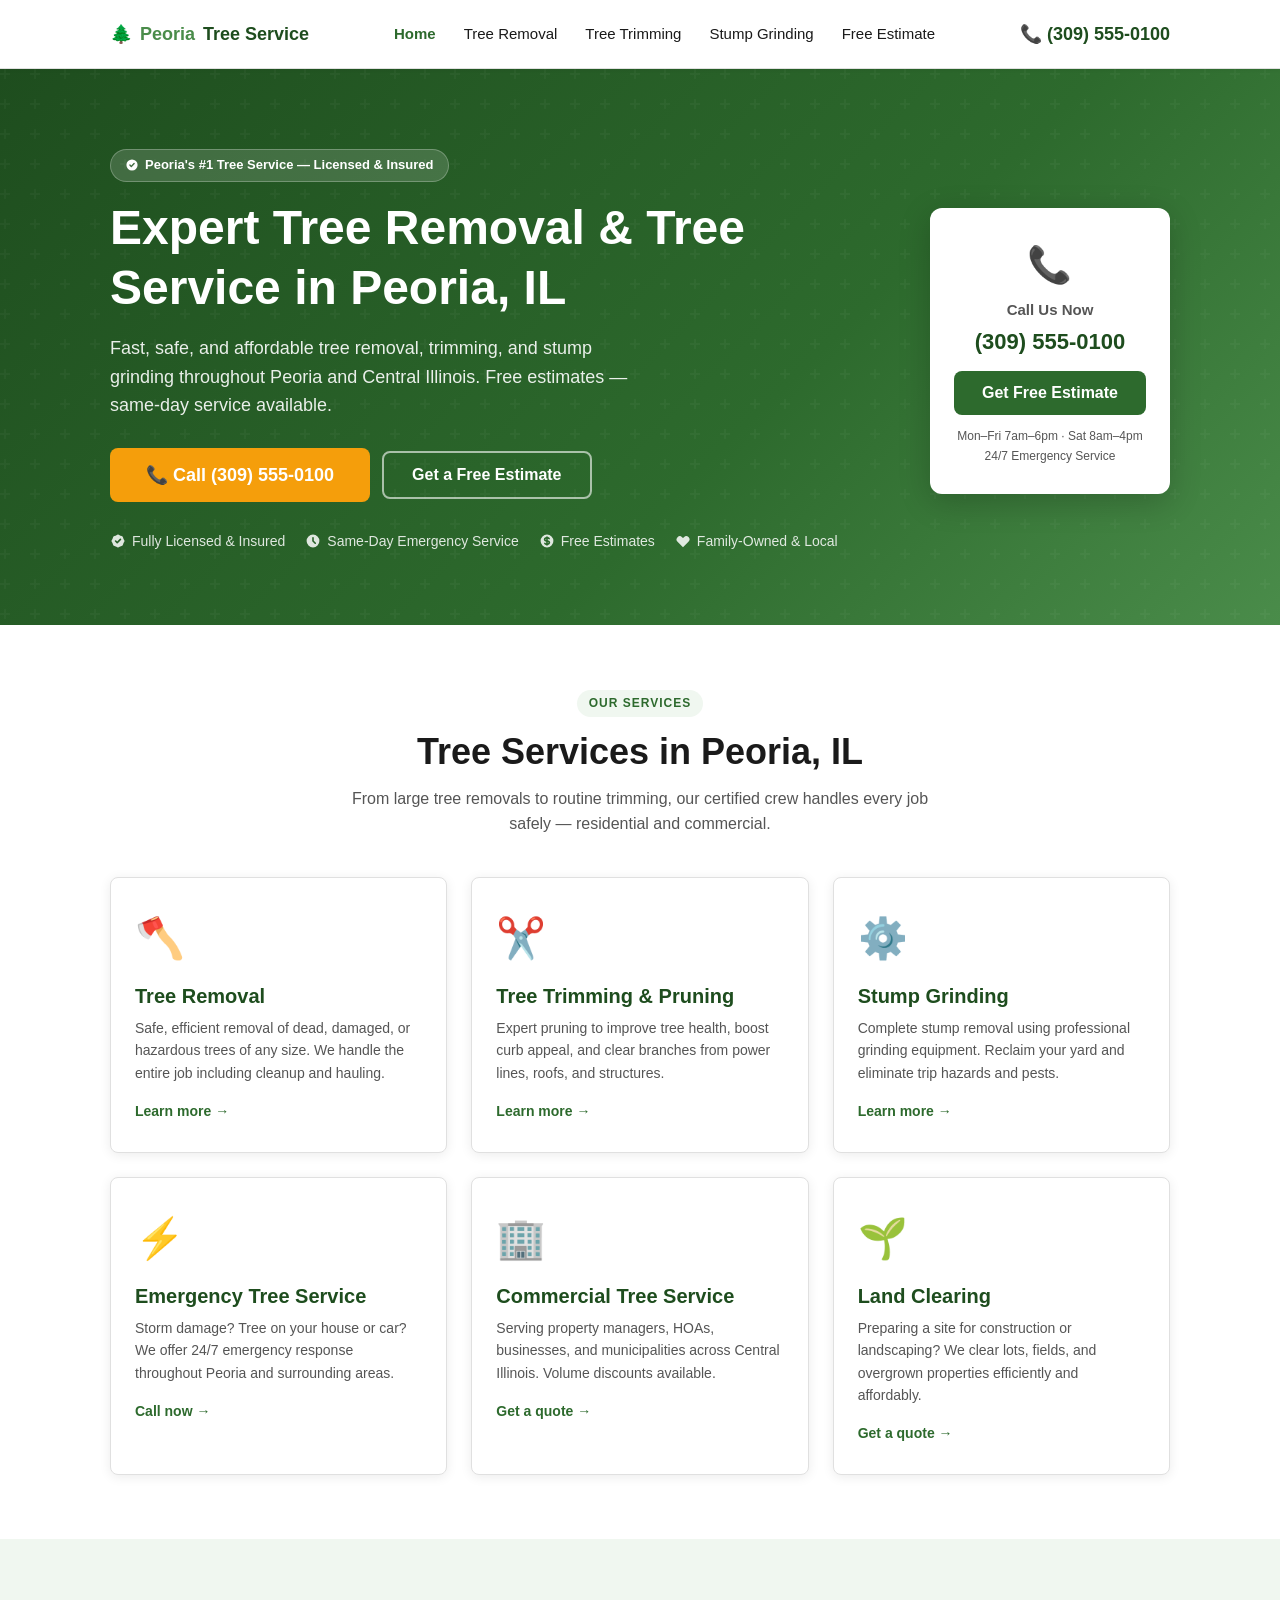
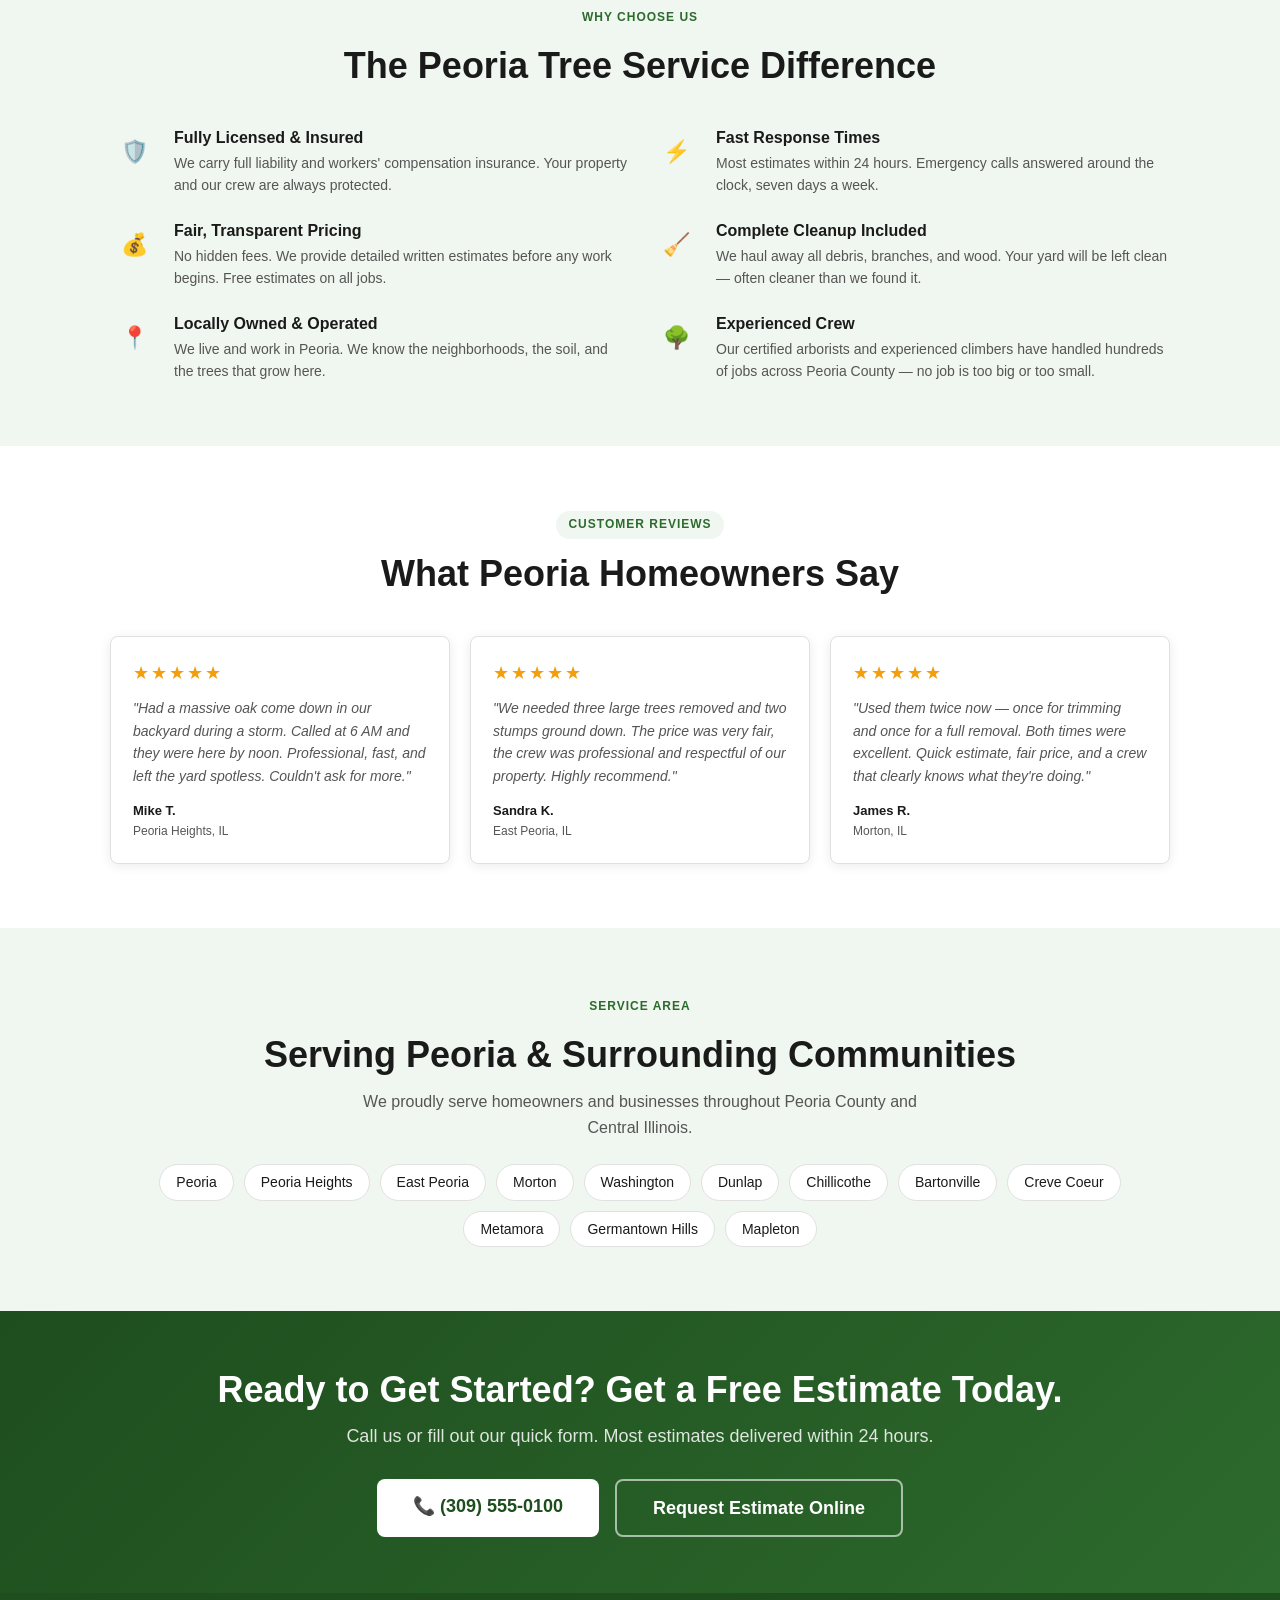
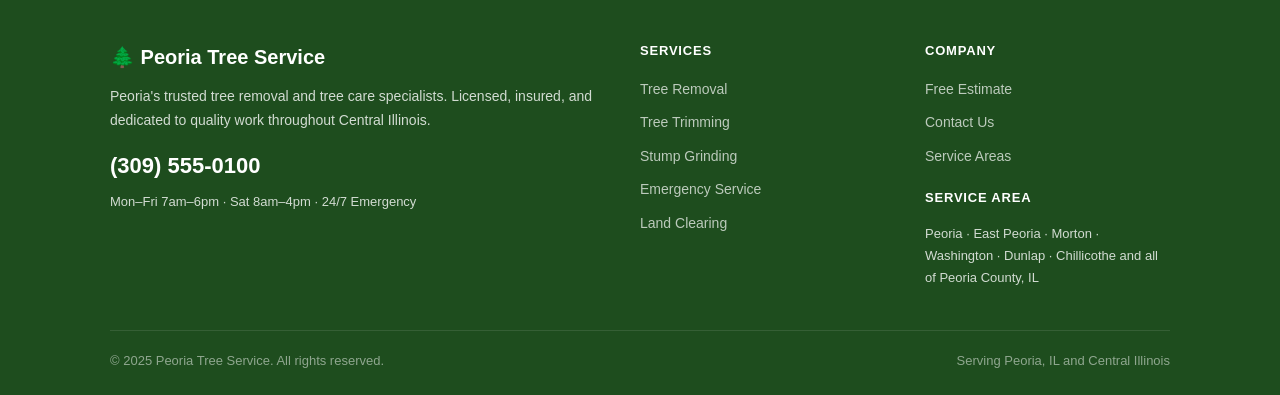
==== index.html @ 03047770 "initial site build" ====
<!DOCTYPE html>
<html lang="en">
<head>
  <meta charset="UTF-8">
  <meta name="viewport" content="width=device-width, initial-scale=1.0">
  <title>Peoria Tree Service | Tree Removal, Trimming & Stump Grinding | (309) 555-0100</title>
  <meta name="description" content="Peoria's trusted tree service company. Expert tree removal, tree trimming, and stump grinding throughout Peoria, IL and surrounding areas. Free estimates. Licensed & insured. Call (309) 555-0100.">
  <meta name="robots" content="index, follow">
  <link rel="canonical" href="https://www.peoriatreeservice.com/">

  <!-- Open Graph -->
  <meta property="og:title" content="Peoria Tree Service | Tree Removal & Trimming Experts">
  <meta property="og:description" content="Expert tree removal, trimming, and stump grinding in Peoria, IL. Free estimates. Licensed & insured. Call now.">
  <meta property="og:url" content="https://www.peoriatreeservice.com/">
  <meta property="og:type" content="website">

  <!-- Schema: Local Business -->
  <script type="application/ld+json">
  {
    "@context": "https://schema.org",
    "@type": "LocalBusiness",
    "name": "Peoria Tree Service",
    "description": "Professional tree removal, tree trimming, and stump grinding services in Peoria, IL and surrounding areas.",
    "url": "https://www.peoriatreeservice.com",
    "telephone": "+13095550100",
    "priceRange": "$$",
    "image": "https://www.peoriatreeservice.com/images/peoria-tree-service.jpg",
    "address": {
      "@type": "PostalAddress",
      "addressLocality": "Peoria",
      "addressRegion": "IL",
      "postalCode": "61602",
      "addressCountry": "US"
    },
    "geo": {
      "@type": "GeoCoordinates",
      "latitude": 40.6936,
      "longitude": -89.5890
    },
    "areaServed": [
      "Peoria", "Peoria Heights", "East Peoria", "Morton", "Washington",
      "Dunlap", "Chillicothe", "Bartonville", "Creve Coeur", "Metamora"
    ],
    "openingHoursSpecification": [
      {
        "@type": "OpeningHoursSpecification",
        "dayOfWeek": ["Monday","Tuesday","Wednesday","Thursday","Friday"],
        "opens": "07:00",
        "closes": "18:00"
      },
      {
        "@type": "OpeningHoursSpecification",
        "dayOfWeek": "Saturday",
        "opens": "08:00",
        "closes": "16:00"
      }
    ],
    "hasOfferCatalog": {
      "@type": "OfferCatalog",
      "name": "Tree Services",
      "itemListElement": [
        {"@type": "Offer", "itemOffered": {"@type": "Service", "name": "Tree Removal"}},
        {"@type": "Offer", "itemOffered": {"@type": "Service", "name": "Tree Trimming"}},
        {"@type": "Offer", "itemOffered": {"@type": "Service", "name": "Stump Grinding"}},
        {"@type": "Offer", "itemOffered": {"@type": "Service", "name": "Emergency Tree Removal"}}
      ]
    }
  }
  </script>

  <link rel="stylesheet" href="css/style.css">
</head>
<body>

<!-- ====== NAV ====== -->
<nav class="site-nav" aria-label="Main navigation">
  <div class="container">
    <div class="nav-inner">
      <a href="/" class="nav-logo">🌲 <span>Peoria</span> Tree Service</a>
      <ul class="nav-links" role="list">
        <li><a href="/" class="active">Home</a></li>
        <li><a href="tree-removal.html">Tree Removal</a></li>
        <li><a href="tree-trimming.html">Tree Trimming</a></li>
        <li><a href="stump-grinding.html">Stump Grinding</a></li>
        <li><a href="contact.html">Free Estimate</a></li>
      </ul>
      <a href="tel:+13095550100" class="nav-phone nav-cta">📞 (309) 555-0100</a>
      <button class="hamburger" id="hamburger" aria-label="Open menu" aria-expanded="false">
        <span></span><span></span><span></span>
      </button>
    </div>
  </div>
  <div class="mobile-menu" id="mobileMenu" role="navigation">
    <a href="/">Home</a>
    <a href="tree-removal.html">Tree Removal</a>
    <a href="tree-trimming.html">Tree Trimming</a>
    <a href="stump-grinding.html">Stump Grinding</a>
    <a href="contact.html">Free Estimate</a>
    <a href="tel:+13095550100" style="color: var(--green); font-weight: 700;">📞 (309) 555-0100</a>
  </div>
</nav>

<!-- ====== HERO ====== -->
<section class="hero" aria-label="Hero">
  <div class="container">
    <div class="hero-inner">
      <div class="hero-content">
        <div class="hero-badge">
          <svg width="14" height="14" fill="currentColor" viewBox="0 0 20 20"><path fill-rule="evenodd" d="M10 18a8 8 0 100-16 8 8 0 000 16zm3.707-9.293a1 1 0 00-1.414-1.414L9 10.586 7.707 9.293a1 1 0 00-1.414 1.414l2 2a1 1 0 001.414 0l4-4z" clip-rule="evenodd"/></svg>
          Peoria's #1 Tree Service — Licensed &amp; Insured
        </div>
        <h1>Expert Tree Removal &amp; Tree Service in Peoria, IL</h1>
        <p class="hero-sub">Fast, safe, and affordable tree removal, trimming, and stump grinding throughout Peoria and Central Illinois. Free estimates — same-day service available.</p>
        <div class="hero-actions">
          <a href="tel:+13095550100" class="btn btn-accent btn-lg">📞 Call (309) 555-0100</a>
          <a href="contact.html" class="btn btn-outline" style="color:white; border-color:rgba(255,255,255,0.6);">Get a Free Estimate</a>
        </div>
        <div class="hero-trust">
          <div class="trust-item">
            <svg width="16" height="16" fill="currentColor" viewBox="0 0 20 20"><path fill-rule="evenodd" d="M6.267 3.455a3.066 3.066 0 001.745-.723 3.066 3.066 0 013.976 0 3.066 3.066 0 001.745.723 3.066 3.066 0 012.812 2.812c.051.643.304 1.254.723 1.745a3.066 3.066 0 010 3.976 3.066 3.066 0 00-.723 1.745 3.066 3.066 0 01-2.812 2.812 3.066 3.066 0 00-1.745.723 3.066 3.066 0 01-3.976 0 3.066 3.066 0 00-1.745-.723 3.066 3.066 0 01-2.812-2.812 3.066 3.066 0 00-.723-1.745 3.066 3.066 0 010-3.976 3.066 3.066 0 00.723-1.745 3.066 3.066 0 012.812-2.812zm7.44 5.252a1 1 0 00-1.414-1.414L9 10.586 7.707 9.293a1 1 0 00-1.414 1.414l2 2a1 1 0 001.414 0l4-4z" clip-rule="evenodd"/></svg>
            Fully Licensed &amp; Insured
          </div>
          <div class="trust-item">
            <svg width="16" height="16" fill="currentColor" viewBox="0 0 20 20"><path fill-rule="evenodd" d="M10 18a8 8 0 100-16 8 8 0 000 16zm1-12a1 1 0 10-2 0v4a1 1 0 00.293.707l2.828 2.829a1 1 0 101.415-1.415L11 9.586V6z" clip-rule="evenodd"/></svg>
            Same-Day Emergency Service
          </div>
          <div class="trust-item">
            <svg width="16" height="16" fill="currentColor" viewBox="0 0 20 20"><path d="M8.433 7.418c.155-.103.346-.196.567-.267v1.698a2.305 2.305 0 01-.567-.267C8.07 8.34 8 8.114 8 8c0-.114.07-.34.433-.582zM11 12.849v-1.698c.22.071.412.164.567.267.364.243.433.468.433.582 0 .114-.07.34-.433.582a2.305 2.305 0 01-.567.267z"/><path fill-rule="evenodd" d="M10 18a8 8 0 100-16 8 8 0 000 16zm1-13a1 1 0 10-2 0v.092a4.535 4.535 0 00-1.676.662C6.602 6.234 6 7.009 6 8c0 .99.602 1.765 1.324 2.246.48.32 1.054.545 1.676.662v1.941c-.391-.127-.68-.317-.843-.504a1 1 0 10-1.51 1.31c.562.649 1.413 1.076 2.353 1.253V15a1 1 0 102 0v-.092a4.535 4.535 0 001.676-.662C13.398 13.766 14 12.991 14 12c0-.99-.602-1.765-1.324-2.246A4.535 4.535 0 0011 9.092V7.151c.391.127.68.317.843.504a1 1 0 101.511-1.31c-.563-.649-1.413-1.076-2.354-1.253V5z" clip-rule="evenodd"/></svg>
            Free Estimates
          </div>
          <div class="trust-item">
            <svg width="16" height="16" fill="currentColor" viewBox="0 0 20 20"><path fill-rule="evenodd" d="M3.172 5.172a4 4 0 015.656 0L10 6.343l1.172-1.171a4 4 0 115.656 5.656L10 17.657l-6.828-6.829a4 4 0 010-5.656z" clip-rule="evenodd"/></svg>
            Family-Owned &amp; Local
          </div>
        </div>
      </div>
      <div class="hero-card" aria-label="Call us now">
        <div class="card-icon">📞</div>
        <h3>Call Us Now</h3>
        <a href="tel:+13095550100" class="big-phone">(309) 555-0100</a>
        <a href="contact.html" class="btn btn-primary" style="width:100%; text-align:center; margin-bottom:12px;">Get Free Estimate</a>
        <p class="card-note">Mon–Fri 7am–6pm · Sat 8am–4pm<br>24/7 Emergency Service</p>
      </div>
    </div>
  </div>
</section>

<!-- ====== SERVICES ====== -->
<section class="section" aria-labelledby="services-heading">
  <div class="container">
    <div class="text-center">
      <div class="section-label">Our Services</div>
      <h2 id="services-heading">Tree Services in Peoria, IL</h2>
      <p style="color:var(--text-muted); max-width:580px; margin:0 auto;">From large tree removals to routine trimming, our certified crew handles every job safely — residential and commercial.</p>
    </div>
    <div class="services-grid">
      <a href="tree-removal.html" class="service-card">
        <div class="service-icon">🪓</div>
        <h3>Tree Removal</h3>
        <p>Safe, efficient removal of dead, damaged, or hazardous trees of any size. We handle the entire job including cleanup and hauling.</p>
        <span class="service-link">Learn more →</span>
      </a>
      <a href="tree-trimming.html" class="service-card">
        <div class="service-icon">✂️</div>
        <h3>Tree Trimming &amp; Pruning</h3>
        <p>Expert pruning to improve tree health, boost curb appeal, and clear branches from power lines, roofs, and structures.</p>
        <span class="service-link">Learn more →</span>
      </a>
      <a href="stump-grinding.html" class="service-card">
        <div class="service-icon">⚙️</div>
        <h3>Stump Grinding</h3>
        <p>Complete stump removal using professional grinding equipment. Reclaim your yard and eliminate trip hazards and pests.</p>
        <span class="service-link">Learn more →</span>
      </a>
      <a href="contact.html" class="service-card">
        <div class="service-icon">⚡</div>
        <h3>Emergency Tree Service</h3>
        <p>Storm damage? Tree on your house or car? We offer 24/7 emergency response throughout Peoria and surrounding areas.</p>
        <span class="service-link">Call now →</span>
      </a>
      <a href="contact.html" class="service-card">
        <div class="service-icon">🏢</div>
        <h3>Commercial Tree Service</h3>
        <p>Serving property managers, HOAs, businesses, and municipalities across Central Illinois. Volume discounts available.</p>
        <span class="service-link">Get a quote →</span>
      </a>
      <a href="contact.html" class="service-card">
        <div class="service-icon">🌱</div>
        <h3>Land Clearing</h3>
        <p>Preparing a site for construction or landscaping? We clear lots, fields, and overgrown properties efficiently and affordably.</p>
        <span class="service-link">Get a quote →</span>
      </a>
    </div>
  </div>
</section>

<!-- ====== WHY US ====== -->
<section class="section section-alt" aria-labelledby="why-heading">
  <div class="container">
    <div class="text-center">
      <div class="section-label">Why Choose Us</div>
      <h2 id="why-heading">The Peoria Tree Service Difference</h2>
    </div>
    <div class="why-grid">
      <div class="why-item">
        <div class="why-icon">🛡️</div>
        <div>
          <h3>Fully Licensed &amp; Insured</h3>
          <p>We carry full liability and workers' compensation insurance. Your property and our crew are always protected.</p>
        </div>
      </div>
      <div class="why-item">
        <div class="why-icon">⚡</div>
        <div>
          <h3>Fast Response Times</h3>
          <p>Most estimates within 24 hours. Emergency calls answered around the clock, seven days a week.</p>
        </div>
      </div>
      <div class="why-item">
        <div class="why-icon">💰</div>
        <div>
          <h3>Fair, Transparent Pricing</h3>
          <p>No hidden fees. We provide detailed written estimates before any work begins. Free estimates on all jobs.</p>
        </div>
      </div>
      <div class="why-item">
        <div class="why-icon">🧹</div>
        <div>
          <h3>Complete Cleanup Included</h3>
          <p>We haul away all debris, branches, and wood. Your yard will be left clean — often cleaner than we found it.</p>
        </div>
      </div>
      <div class="why-item">
        <div class="why-icon">📍</div>
        <div>
          <h3>Locally Owned &amp; Operated</h3>
          <p>We live and work in Peoria. We know the neighborhoods, the soil, and the trees that grow here.</p>
        </div>
      </div>
      <div class="why-item">
        <div class="why-icon">🌳</div>
        <div>
          <h3>Experienced Crew</h3>
          <p>Our certified arborists and experienced climbers have handled hundreds of jobs across Peoria County — no job is too big or too small.</p>
        </div>
      </div>
    </div>
  </div>
</section>

<!-- ====== REVIEWS ====== -->
<section class="section" aria-labelledby="reviews-heading">
  <div class="container">
    <div class="text-center">
      <div class="section-label">Customer Reviews</div>
      <h2 id="reviews-heading">What Peoria Homeowners Say</h2>
    </div>
    <div class="reviews-grid">
      <div class="review-card">
        <div class="stars">★★★★★</div>
        <p class="review-text">"Had a massive oak come down in our backyard during a storm. Called at 6 AM and they were here by noon. Professional, fast, and left the yard spotless. Couldn't ask for more."</p>
        <div class="reviewer">Mike T.</div>
        <div class="reviewer-loc">Peoria Heights, IL</div>
      </div>
      <div class="review-card">
        <div class="stars">★★★★★</div>
        <p class="review-text">"We needed three large trees removed and two stumps ground down. The price was very fair, the crew was professional and respectful of our property. Highly recommend."</p>
        <div class="reviewer">Sandra K.</div>
        <div class="reviewer-loc">East Peoria, IL</div>
      </div>
      <div class="review-card">
        <div class="stars">★★★★★</div>
        <p class="review-text">"Used them twice now — once for trimming and once for a full removal. Both times were excellent. Quick estimate, fair price, and a crew that clearly knows what they're doing."</p>
        <div class="reviewer">James R.</div>
        <div class="reviewer-loc">Morton, IL</div>
      </div>
    </div>
  </div>
</section>

<!-- ====== SERVICE AREAS ====== -->
<section class="section section-alt" aria-labelledby="areas-heading">
  <div class="container text-center">
    <div class="section-label">Service Area</div>
    <h2 id="areas-heading">Serving Peoria &amp; Surrounding Communities</h2>
    <p style="color:var(--text-muted); max-width:560px; margin:0 auto 0;">We proudly serve homeowners and businesses throughout Peoria County and Central Illinois.</p>
    <div class="areas-list" role="list">
      <span class="area-tag" role="listitem">Peoria</span>
      <span class="area-tag" role="listitem">Peoria Heights</span>
      <span class="area-tag" role="listitem">East Peoria</span>
      <span class="area-tag" role="listitem">Morton</span>
      <span class="area-tag" role="listitem">Washington</span>
      <span class="area-tag" role="listitem">Dunlap</span>
      <span class="area-tag" role="listitem">Chillicothe</span>
      <span class="area-tag" role="listitem">Bartonville</span>
      <span class="area-tag" role="listitem">Creve Coeur</span>
      <span class="area-tag" role="listitem">Metamora</span>
      <span class="area-tag" role="listitem">Germantown Hills</span>
      <span class="area-tag" role="listitem">Mapleton</span>
    </div>
  </div>
</section>

<!-- ====== CTA ====== -->
<section class="cta-band" aria-labelledby="cta-heading">
  <div class="container">
    <h2 id="cta-heading">Ready to Get Started? Get a Free Estimate Today.</h2>
    <p>Call us or fill out our quick form. Most estimates delivered within 24 hours.</p>
    <div class="cta-actions">
      <a href="tel:+13095550100" class="btn btn-white btn-lg">📞 (309) 555-0100</a>
      <a href="contact.html" class="btn btn-outline btn-lg" style="color:white; border-color:rgba(255,255,255,0.6);">Request Estimate Online</a>
    </div>
  </div>
</section>

<!-- ====== FOOTER ====== -->
<footer class="site-footer" role="contentinfo">
  <div class="container">
    <div class="footer-grid">
      <div>
        <div class="footer-brand">🌲 Peoria Tree Service</div>
        <p class="footer-desc">Peoria's trusted tree removal and tree care specialists. Licensed, insured, and dedicated to quality work throughout Central Illinois.</p>
        <a href="tel:+13095550100" class="footer-phone">(309) 555-0100</a>
        <span style="font-size:13px;">Mon–Fri 7am–6pm · Sat 8am–4pm · 24/7 Emergency</span>
      </div>
      <div>
        <div class="footer-h">Services</div>
        <ul class="footer-links">
          <li><a href="tree-removal.html">Tree Removal</a></li>
          <li><a href="tree-trimming.html">Tree Trimming</a></li>
          <li><a href="stump-grinding.html">Stump Grinding</a></li>
          <li><a href="contact.html">Emergency Service</a></li>
          <li><a href="contact.html">Land Clearing</a></li>
        </ul>
      </div>
      <div>
        <div class="footer-h">Company</div>
        <ul class="footer-links">
          <li><a href="contact.html">Free Estimate</a></li>
          <li><a href="contact.html">Contact Us</a></li>
          <li><a href="/">Service Areas</a></li>
        </ul>
        <div class="footer-h" style="margin-top:20px;">Service Area</div>
        <p style="font-size:13px; line-height:1.7;">Peoria · East Peoria · Morton · Washington · Dunlap · Chillicothe and all of Peoria County, IL</p>
      </div>
    </div>
    <div class="footer-bottom">
      <span>© 2025 Peoria Tree Service. All rights reserved.</span>
      <span>Serving Peoria, IL and Central Illinois</span>
    </div>
  </div>
</footer>

<script>
  const btn = document.getElementById('hamburger');
  const menu = document.getElementById('mobileMenu');
  btn.addEventListener('click', () => {
    const open = menu.classList.toggle('open');
    btn.setAttribute('aria-expanded', open);
  });
</script>

</body>
</html>
---- css/style.css ----
/* ============================================
   Peoria Tree Service — Main Stylesheet
   ============================================ */

:root {
  --green: #2d6a2d;
  --green-dark: #1e4d1e;
  --green-light: #4a8c4a;
  --green-bg: #f0f7f0;
  --accent: #f59e0b;
  --text: #1a1a1a;
  --text-muted: #555;
  --border: #e0e0e0;
  --white: #ffffff;
  --shadow: 0 2px 12px rgba(0,0,0,0.08);
  --radius: 8px;
}

* { box-sizing: border-box; margin: 0; padding: 0; }

html { scroll-behavior: smooth; }

body {
  font-family: -apple-system, BlinkMacSystemFont, 'Segoe UI', Roboto, sans-serif;
  color: var(--text);
  line-height: 1.6;
  font-size: 16px;
}

img { max-width: 100%; height: auto; display: block; }

a { color: var(--green); text-decoration: none; }
a:hover { text-decoration: underline; }

/* ---- UTILITY ---- */
.container { max-width: 1100px; margin: 0 auto; padding: 0 20px; }
.section { padding: 64px 0; }
.section-alt { background: var(--green-bg); }
.text-center { text-align: center; }

.btn {
  display: inline-block;
  padding: 14px 28px;
  border-radius: var(--radius);
  font-weight: 700;
  font-size: 16px;
  cursor: pointer;
  transition: transform 0.15s, box-shadow 0.15s;
  text-decoration: none;
  line-height: 1;
}
.btn:hover { transform: translateY(-2px); box-shadow: 0 4px 16px rgba(0,0,0,0.15); text-decoration: none; }
.btn-primary { background: var(--green); color: white; }
.btn-accent { background: var(--accent); color: white; }
.btn-outline { background: transparent; color: var(--green); border: 2px solid var(--green); }
.btn-lg { padding: 18px 36px; font-size: 18px; }

h1, h2, h3, h4 { line-height: 1.25; font-weight: 700; }
h1 { font-size: clamp(28px, 5vw, 48px); }
h2 { font-size: clamp(24px, 4vw, 36px); margin-bottom: 12px; }
h3 { font-size: 20px; margin-bottom: 8px; }

.section-label {
  display: inline-block;
  background: var(--green-bg);
  color: var(--green);
  font-size: 12px;
  font-weight: 700;
  letter-spacing: 1px;
  text-transform: uppercase;
  padding: 4px 12px;
  border-radius: 20px;
  margin-bottom: 12px;
}

/* ---- NAV ---- */
.site-nav {
  background: var(--white);
  border-bottom: 1px solid var(--border);
  position: sticky;
  top: 0;
  z-index: 100;
  box-shadow: 0 1px 4px rgba(0,0,0,0.06);
}
.nav-inner {
  display: flex;
  align-items: center;
  justify-content: space-between;
  height: 68px;
  gap: 20px;
}
.nav-logo {
  font-size: 18px;
  font-weight: 800;
  color: var(--green-dark);
  text-decoration: none;
  display: flex;
  align-items: center;
  gap: 8px;
  flex-shrink: 0;
}
.nav-logo span { color: var(--green-light); }
.nav-links { display: flex; gap: 28px; list-style: none; align-items: center; }
.nav-links a { font-size: 15px; font-weight: 500; color: var(--text); }
.nav-links a:hover { color: var(--green); text-decoration: none; }
.nav-links a.active { color: var(--green); font-weight: 700; }
.nav-cta { flex-shrink: 0; }
.nav-phone {
  font-weight: 800;
  font-size: 18px;
  color: var(--green-dark);
  text-decoration: none;
}
.nav-phone:hover { text-decoration: none; color: var(--green-light); }

.hamburger {
  display: none;
  background: none;
  border: none;
  cursor: pointer;
  padding: 4px;
  flex-direction: column;
  gap: 5px;
}
.hamburger span {
  display: block;
  width: 24px;
  height: 2px;
  background: var(--text);
  transition: all 0.2s;
}
.mobile-menu {
  display: none;
  background: white;
  border-top: 1px solid var(--border);
  padding: 16px 20px;
}
.mobile-menu.open { display: block; }
.mobile-menu a {
  display: block;
  padding: 10px 0;
  font-size: 16px;
  font-weight: 500;
  border-bottom: 1px solid #f0f0f0;
  color: var(--text);
}
.mobile-menu a:last-child { border-bottom: none; }

/* ---- HERO ---- */
.hero {
  background: linear-gradient(135deg, var(--green-dark) 0%, var(--green) 60%, var(--green-light) 100%);
  color: white;
  padding: 80px 0 72px;
  position: relative;
  overflow: hidden;
}
.hero::before {
  content: '';
  position: absolute;
  inset: 0;
  background: url("data:image/svg+xml,%3Csvg width='60' height='60' viewBox='0 0 60 60' xmlns='http://www.w3.org/2000/svg'%3E%3Cg fill='none' fill-rule='evenodd'%3E%3Cg fill='%23ffffff' fill-opacity='0.03'%3E%3Cpath d='M36 34v-4h-2v4h-4v2h4v4h2v-4h4v-2h-4zm0-30V0h-2v4h-4v2h4v4h2V6h4V4h-4zM6 34v-4H4v4H0v2h4v4h2v-4h4v-2H6zM6 4V0H4v4H0v2h4v4h2V6h4V4H6z'/%3E%3C/g%3E%3C/g%3E%3C/svg%3E");
}
.hero-inner {
  position: relative;
  display: grid;
  grid-template-columns: 1fr auto;
  gap: 48px;
  align-items: center;
}
.hero-badge {
  display: inline-flex;
  align-items: center;
  gap: 6px;
  background: rgba(255,255,255,0.15);
  border: 1px solid rgba(255,255,255,0.25);
  color: white;
  font-size: 13px;
  font-weight: 600;
  padding: 5px 14px;
  border-radius: 20px;
  margin-bottom: 16px;
}
.hero h1 { color: white; margin-bottom: 16px; }
.hero-sub {
  font-size: 18px;
  opacity: 0.9;
  margin-bottom: 28px;
  max-width: 520px;
}
.hero-actions { display: flex; gap: 12px; flex-wrap: wrap; align-items: center; }
.hero-trust {
  display: flex;
  gap: 20px;
  margin-top: 28px;
  flex-wrap: wrap;
}
.trust-item {
  display: flex;
  align-items: center;
  gap: 6px;
  font-size: 14px;
  opacity: 0.85;
}
.trust-item svg { flex-shrink: 0; }

.hero-card {
  background: white;
  border-radius: 12px;
  padding: 28px 24px;
  box-shadow: 0 8px 32px rgba(0,0,0,0.2);
  min-width: 240px;
  text-align: center;
  color: var(--text);
  flex-shrink: 0;
}
.hero-card .card-icon { font-size: 36px; margin-bottom: 8px; }
.hero-card h3 { font-size: 15px; color: var(--text-muted); font-weight: 600; margin-bottom: 4px; }
.hero-card .big-phone {
  font-size: 22px;
  font-weight: 800;
  color: var(--green-dark);
  text-decoration: none;
  display: block;
  margin-bottom: 12px;
}
.hero-card .card-note { font-size: 12px; color: var(--text-muted); }

/* ---- SERVICES GRID ---- */
.services-grid { display: grid; grid-template-columns: repeat(3, 1fr); gap: 24px; margin-top: 40px; }
.service-card {
  background: white;
  border-radius: var(--radius);
  padding: 28px 24px;
  box-shadow: var(--shadow);
  border: 1px solid var(--border);
  transition: transform 0.15s, box-shadow 0.15s;
  text-decoration: none;
  color: var(--text);
  display: block;
}
.service-card:hover { transform: translateY(-3px); box-shadow: 0 6px 24px rgba(0,0,0,0.12); text-decoration: none; color: var(--text); }
.service-icon { font-size: 40px; margin-bottom: 14px; }
.service-card h3 { color: var(--green-dark); margin-bottom: 8px; }
.service-card p { font-size: 14px; color: var(--text-muted); margin-bottom: 14px; }
.service-link { font-size: 14px; font-weight: 700; color: var(--green); }

/* ---- WHY US ---- */
.why-grid { display: grid; grid-template-columns: repeat(2, 1fr); gap: 24px; margin-top: 40px; }
.why-item { display: flex; gap: 16px; align-items: flex-start; }
.why-icon {
  background: var(--green-bg);
  color: var(--green);
  width: 48px; height: 48px;
  border-radius: 50%;
  display: flex; align-items: center; justify-content: center;
  font-size: 22px;
  flex-shrink: 0;
}
.why-item h3 { font-size: 16px; margin-bottom: 4px; }
.why-item p { font-size: 14px; color: var(--text-muted); }

/* ---- REVIEWS ---- */
.reviews-grid { display: grid; grid-template-columns: repeat(3, 1fr); gap: 20px; margin-top: 40px; }
.review-card {
  background: white;
  border-radius: var(--radius);
  padding: 22px;
  box-shadow: var(--shadow);
  border: 1px solid var(--border);
}
.stars { color: #f59e0b; font-size: 18px; margin-bottom: 10px; letter-spacing: 2px; }
.review-text { font-size: 14px; color: var(--text-muted); margin-bottom: 14px; font-style: italic; }
.reviewer { font-size: 13px; font-weight: 700; }
.reviewer-loc { font-size: 12px; color: var(--text-muted); }

/* ---- SERVICE AREAS ---- */
.areas-list {
  display: flex;
  flex-wrap: wrap;
  gap: 10px;
  margin-top: 24px;
  justify-content: center;
}
.area-tag {
  background: white;
  border: 1px solid var(--border);
  border-radius: 20px;
  padding: 6px 16px;
  font-size: 14px;
  font-weight: 500;
}

/* ---- CTA BAND ---- */
.cta-band {
  background: linear-gradient(135deg, var(--green-dark), var(--green));
  color: white;
  padding: 56px 0;
  text-align: center;
}
.cta-band h2 { color: white; margin-bottom: 10px; }
.cta-band p { opacity: 0.85; font-size: 18px; margin-bottom: 28px; }
.cta-actions { display: flex; gap: 16px; justify-content: center; flex-wrap: wrap; }
.btn-white { background: white; color: var(--green-dark); }
.btn-white:hover { background: #f9f9f9; }

/* ---- FOOTER ---- */
.site-footer {
  background: var(--green-dark);
  color: rgba(255,255,255,0.8);
  padding: 48px 0 24px;
}
.footer-grid { display: grid; grid-template-columns: 2fr 1fr 1fr; gap: 40px; margin-bottom: 40px; }
.footer-brand { font-size: 20px; font-weight: 800; color: white; margin-bottom: 12px; }
.footer-desc { font-size: 14px; line-height: 1.7; margin-bottom: 16px; }
.footer-phone { font-size: 22px; font-weight: 800; color: white; text-decoration: none; display: block; margin-bottom: 4px; }
.footer-phone:hover { color: var(--accent); text-decoration: none; }
.footer-h { font-size: 13px; font-weight: 700; text-transform: uppercase; letter-spacing: 0.8px; color: white; margin-bottom: 14px; }
.footer-links { list-style: none; }
.footer-links li { margin-bottom: 8px; }
.footer-links a { font-size: 14px; color: rgba(255,255,255,0.7); }
.footer-links a:hover { color: white; text-decoration: none; }
.footer-bottom {
  border-top: 1px solid rgba(255,255,255,0.1);
  padding-top: 20px;
  display: flex;
  justify-content: space-between;
  font-size: 13px;
  color: rgba(255,255,255,0.5);
  flex-wrap: wrap;
  gap: 8px;
}

/* ---- PAGE HERO (inner pages) ---- */
.page-hero {
  background: linear-gradient(135deg, var(--green-dark), var(--green));
  color: white;
  padding: 56px 0 48px;
}
.page-hero h1 { color: white; margin-bottom: 10px; }
.page-hero p { opacity: 0.85; font-size: 18px; max-width: 600px; }
.breadcrumb { font-size: 13px; margin-bottom: 16px; opacity: 0.7; }
.breadcrumb a { color: rgba(255,255,255,0.8); }
.breadcrumb a:hover { color: white; text-decoration: none; }

/* ---- CONTENT PAGE ---- */
.content-grid { display: grid; grid-template-columns: 1fr 340px; gap: 48px; align-items: start; }
.content-body h2 { margin: 32px 0 12px; color: var(--green-dark); }
.content-body h3 { margin: 24px 0 8px; }
.content-body p { margin-bottom: 16px; color: var(--text-muted); }
.content-body ul { margin: 0 0 16px 20px; }
.content-body ul li { margin-bottom: 6px; color: var(--text-muted); font-size: 15px; }

.sidebar-card {
  background: white;
  border-radius: var(--radius);
  padding: 24px;
  box-shadow: var(--shadow);
  border: 1px solid var(--border);
  margin-bottom: 20px;
  position: sticky;
  top: 88px;
}
.sidebar-card h3 { color: var(--green-dark); margin-bottom: 14px; font-size: 18px; }
.sidebar-card .big-phone-link {
  display: block;
  background: var(--green);
  color: white;
  text-align: center;
  padding: 14px;
  border-radius: var(--radius);
  font-size: 20px;
  font-weight: 800;
  text-decoration: none;
  margin-bottom: 10px;
}
.sidebar-card .big-phone-link:hover { background: var(--green-dark); text-decoration: none; }
.sidebar-card .sidebar-note { font-size: 13px; color: var(--text-muted); text-align: center; margin-bottom: 16px; }
.checklist { list-style: none; }
.checklist li { padding: 6px 0; font-size: 14px; display: flex; gap: 8px; align-items: flex-start; border-bottom: 1px solid #f0f0f0; }
.checklist li:last-child { border-bottom: none; }
.checklist li::before { content: '✓'; color: var(--green); font-weight: 700; flex-shrink: 0; }

.price-table { width: 100%; border-collapse: collapse; margin: 20px 0; font-size: 14px; }
.price-table th { background: var(--green-bg); padding: 10px 14px; text-align: left; font-size: 12px; text-transform: uppercase; letter-spacing: 0.5px; color: var(--green-dark); }
.price-table td { padding: 10px 14px; border-bottom: 1px solid var(--border); color: var(--text-muted); }
.price-table tr:last-child td { border-bottom: none; }

/* ---- CONTACT FORM ---- */
.contact-grid { display: grid; grid-template-columns: 1fr 1fr; gap: 48px; align-items: start; }
.form-group { margin-bottom: 18px; }
.form-group label { display: block; font-size: 14px; font-weight: 600; margin-bottom: 6px; }
.form-group input,
.form-group select,
.form-group textarea {
  width: 100%;
  padding: 12px 14px;
  border: 1px solid var(--border);
  border-radius: var(--radius);
  font-size: 15px;
  font-family: inherit;
  transition: border-color 0.15s;
  background: white;
}
.form-group input:focus,
.form-group select:focus,
.form-group textarea:focus {
  outline: none;
  border-color: var(--green);
  box-shadow: 0 0 0 3px rgba(45,106,45,0.1);
}
.form-group textarea { resize: vertical; min-height: 110px; }

/* ---- RESPONSIVE ---- */
@media (max-width: 768px) {
  .nav-links, .nav-cta { display: none; }
  .hamburger { display: flex; }
  .hero-inner { grid-template-columns: 1fr; }
  .hero-card { display: none; }
  .services-grid { grid-template-columns: 1fr; }
  .why-grid { grid-template-columns: 1fr; }
  .reviews-grid { grid-template-columns: 1fr; }
  .footer-grid { grid-template-columns: 1fr; gap: 24px; }
  .content-grid { grid-template-columns: 1fr; }
  .contact-grid { grid-template-columns: 1fr; }
  .sidebar-card { position: static; }
  .section { padding: 48px 0; }
  .hero { padding: 56px 0; }
}

@media (max-width: 480px) {
  .hero-actions { flex-direction: column; }
  .btn-lg { width: 100%; text-align: center; }
  .cta-actions { flex-direction: column; align-items: center; }
}
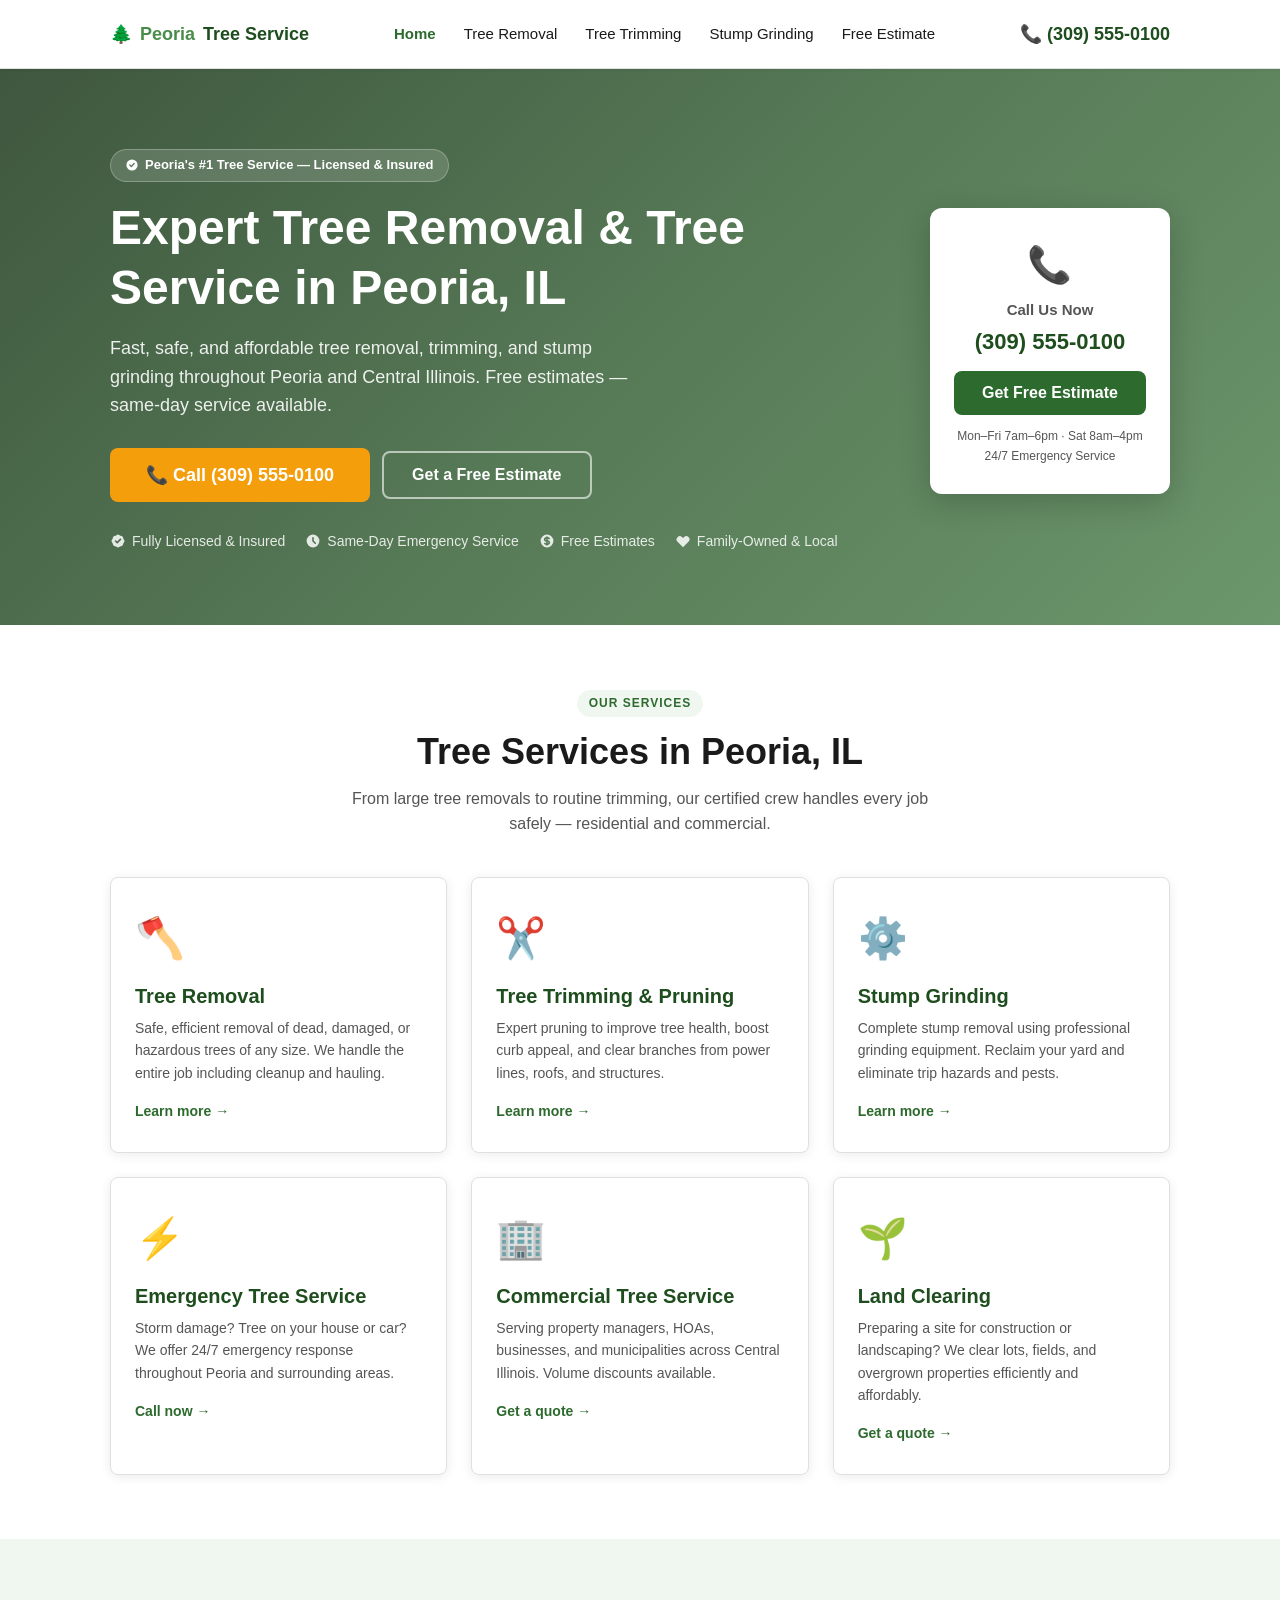
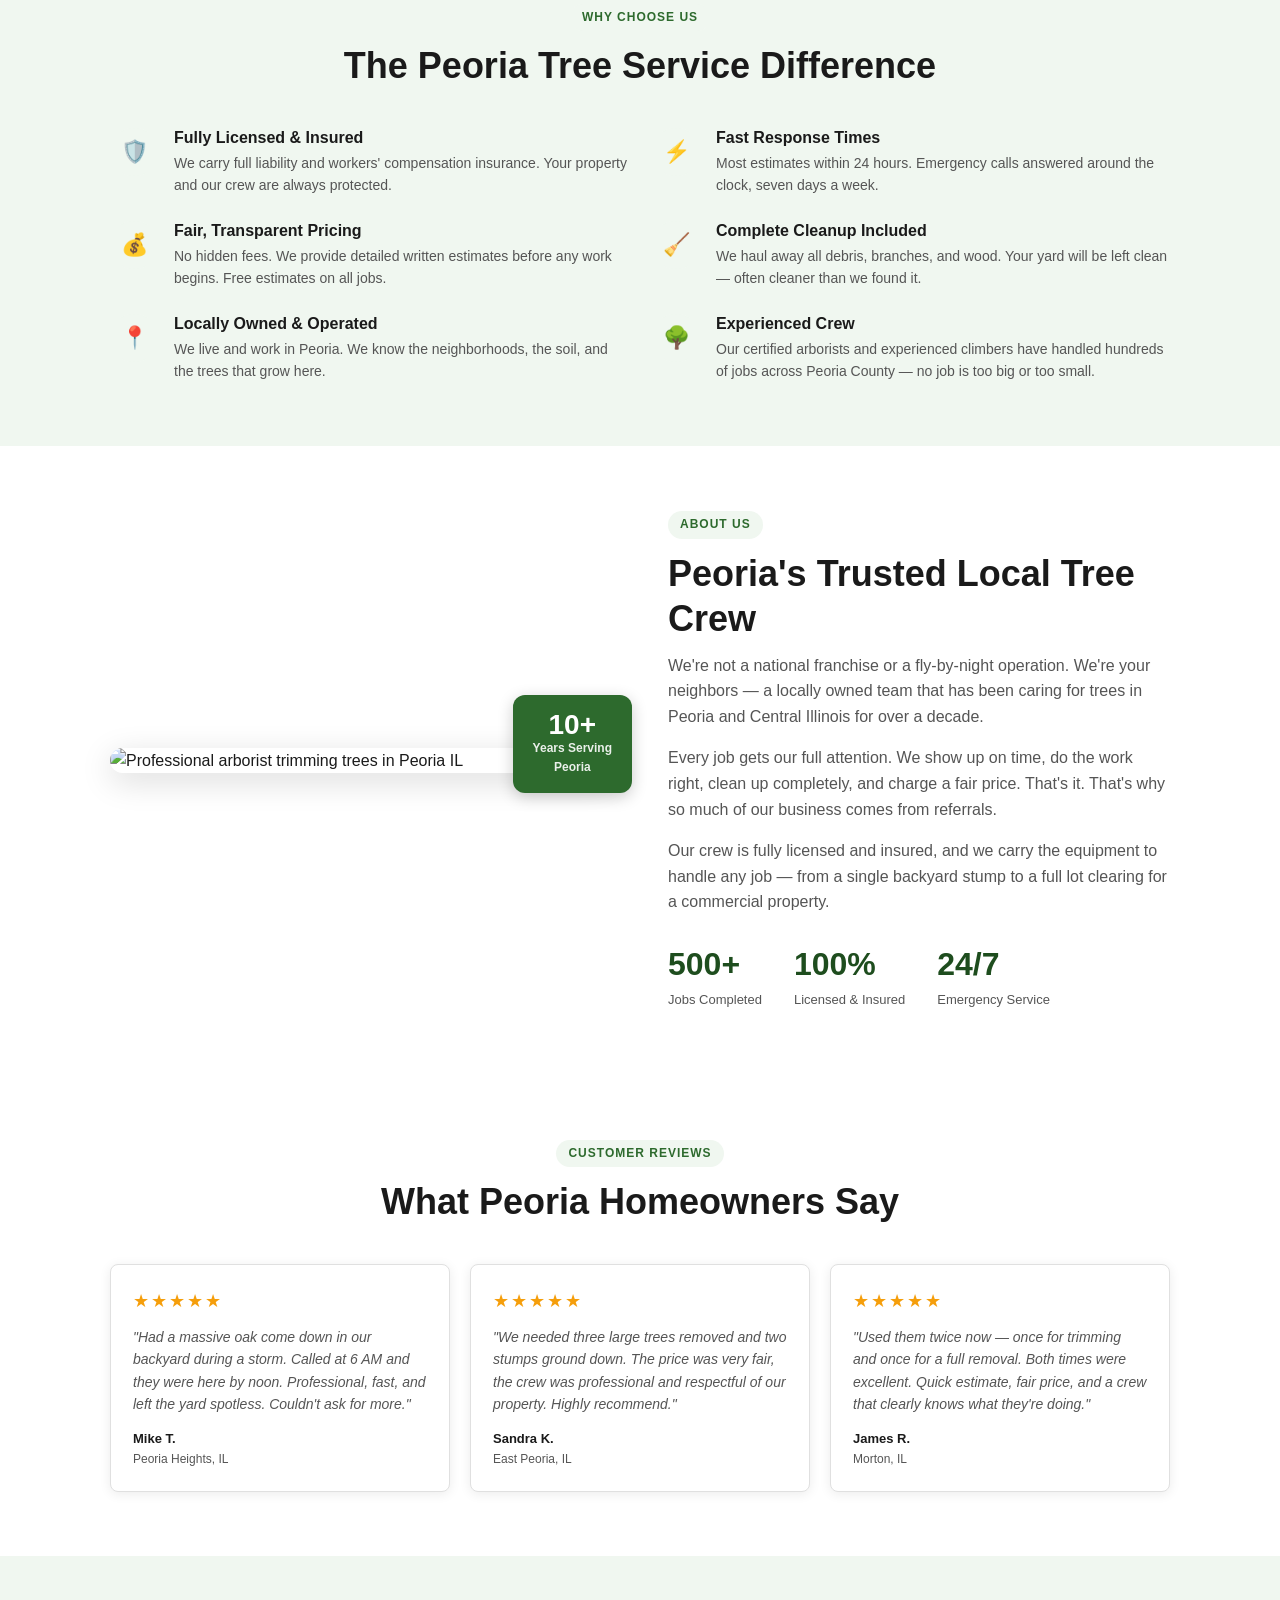
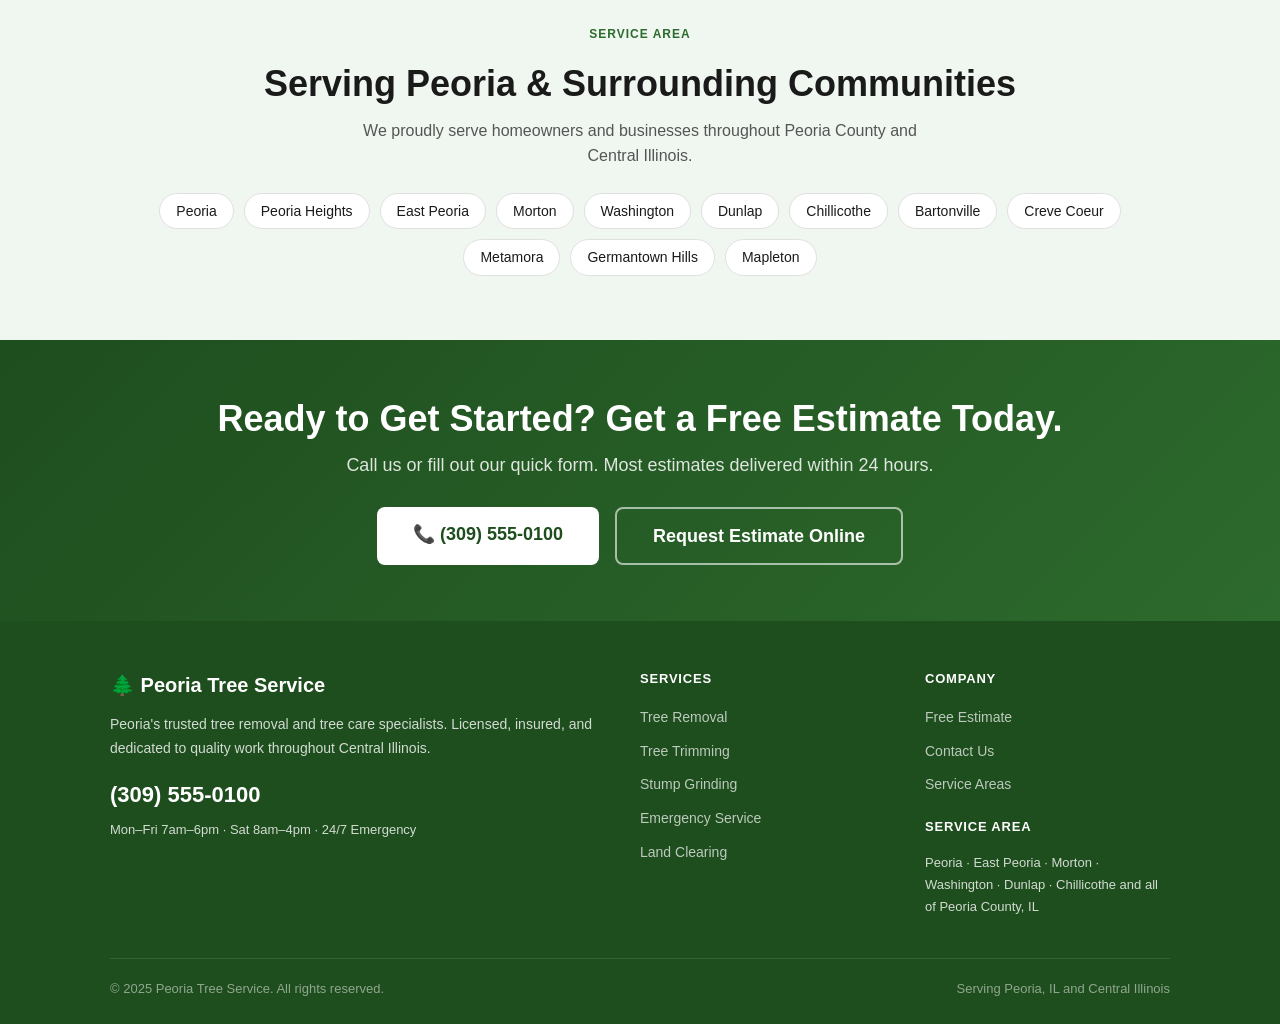
==== commit 3a0c53c8: "add hero photo and about section" ====
--- a/index.html
+++ b/index.html
@@ -248,6 +248,47 @@
   </div>
 </section>
 
+<!-- ====== ABOUT ====== -->
+<section class="section">
+  <div class="container">
+    <div class="about-grid" style="display:grid; grid-template-columns:1fr 1fr; gap:56px; align-items:center;">
+      <div style="position:relative;">
+        <img
+          src="https://images.unsplash.com/photo-1478265409131-1f65c88f965c?w=700&q=80"
+          alt="Professional arborist trimming trees in Peoria IL"
+          style="width:100%; border-radius:16px; box-shadow:0 8px 32px rgba(0,0,0,0.15);"
+          loading="lazy"
+        >
+        <div style="position:absolute; bottom:-20px; right:-20px; background:var(--green); color:white; padding:16px 20px; border-radius:12px; box-shadow:0 4px 16px rgba(0,0,0,0.2); text-align:center;">
+          <div style="font-size:28px; font-weight:800; line-height:1;">10+</div>
+          <div style="font-size:12px; font-weight:600; opacity:0.9;">Years Serving<br>Peoria</div>
+        </div>
+      </div>
+      <div>
+        <div class="section-label">About Us</div>
+        <h2>Peoria's Trusted Local Tree Crew</h2>
+        <p style="color:var(--text-muted); margin-bottom:16px;">We're not a national franchise or a fly-by-night operation. We're your neighbors — a locally owned team that has been caring for trees in Peoria and Central Illinois for over a decade.</p>
+        <p style="color:var(--text-muted); margin-bottom:16px;">Every job gets our full attention. We show up on time, do the work right, clean up completely, and charge a fair price. That's it. That's why so much of our business comes from referrals.</p>
+        <p style="color:var(--text-muted); margin-bottom:24px;">Our crew is fully licensed and insured, and we carry the equipment to handle any job — from a single backyard stump to a full lot clearing for a commercial property.</p>
+        <div style="display:flex; gap:32px; flex-wrap:wrap;">
+          <div>
+            <div style="font-size:32px; font-weight:800; color:var(--green-dark);">500+</div>
+            <div style="font-size:13px; color:var(--text-muted);">Jobs Completed</div>
+          </div>
+          <div>
+            <div style="font-size:32px; font-weight:800; color:var(--green-dark);">100%</div>
+            <div style="font-size:13px; color:var(--text-muted);">Licensed & Insured</div>
+          </div>
+          <div>
+            <div style="font-size:32px; font-weight:800; color:var(--green-dark);">24/7</div>
+            <div style="font-size:13px; color:var(--text-muted);">Emergency Service</div>
+          </div>
+        </div>
+      </div>
+    </div>
+  </div>
+</section>
+
 <!-- ====== REVIEWS ====== -->
 <section class="section" aria-labelledby="reviews-heading">
   <div class="container">
--- a/css/style.css
+++ b/css/style.css
@@ -148,17 +148,13 @@
 
 /* ---- HERO ---- */
 .hero {
-  background: linear-gradient(135deg, var(--green-dark) 0%, var(--green) 60%, var(--green-light) 100%);
+  background:
+    linear-gradient(135deg, rgba(20,50,20,0.82) 0%, rgba(30,77,30,0.75) 50%, rgba(45,106,45,0.70) 100%),
+    url('https://images.unsplash.com/photo-1542621334-a254cf47733d?w=1400&q=80') center center / cover no-repeat;
   color: white;
   padding: 80px 0 72px;
   position: relative;
   overflow: hidden;
-}
-.hero::before {
-  content: '';
-  position: absolute;
-  inset: 0;
-  background: url("data:image/svg+xml,%3Csvg width='60' height='60' viewBox='0 0 60 60' xmlns='http://www.w3.org/2000/svg'%3E%3Cg fill='none' fill-rule='evenodd'%3E%3Cg fill='%23ffffff' fill-opacity='0.03'%3E%3Cpath d='M36 34v-4h-2v4h-4v2h4v4h2v-4h4v-2h-4zm0-30V0h-2v4h-4v2h4v4h2V6h4V4h-4zM6 34v-4H4v4H0v2h4v4h2v-4h4v-2H6zM6 4V0H4v4H0v2h4v4h2V6h4V4H6z'/%3E%3C/g%3E%3C/g%3E%3C/svg%3E");
 }
 .hero-inner {
   position: relative;
@@ -421,6 +417,7 @@
   .reviews-grid { grid-template-columns: 1fr; }
   .footer-grid { grid-template-columns: 1fr; gap: 24px; }
   .content-grid { grid-template-columns: 1fr; }
+  .about-grid { grid-template-columns: 1fr !important; }
   .contact-grid { grid-template-columns: 1fr; }
   .sidebar-card { position: static; }
   .section { padding: 48px 0; }
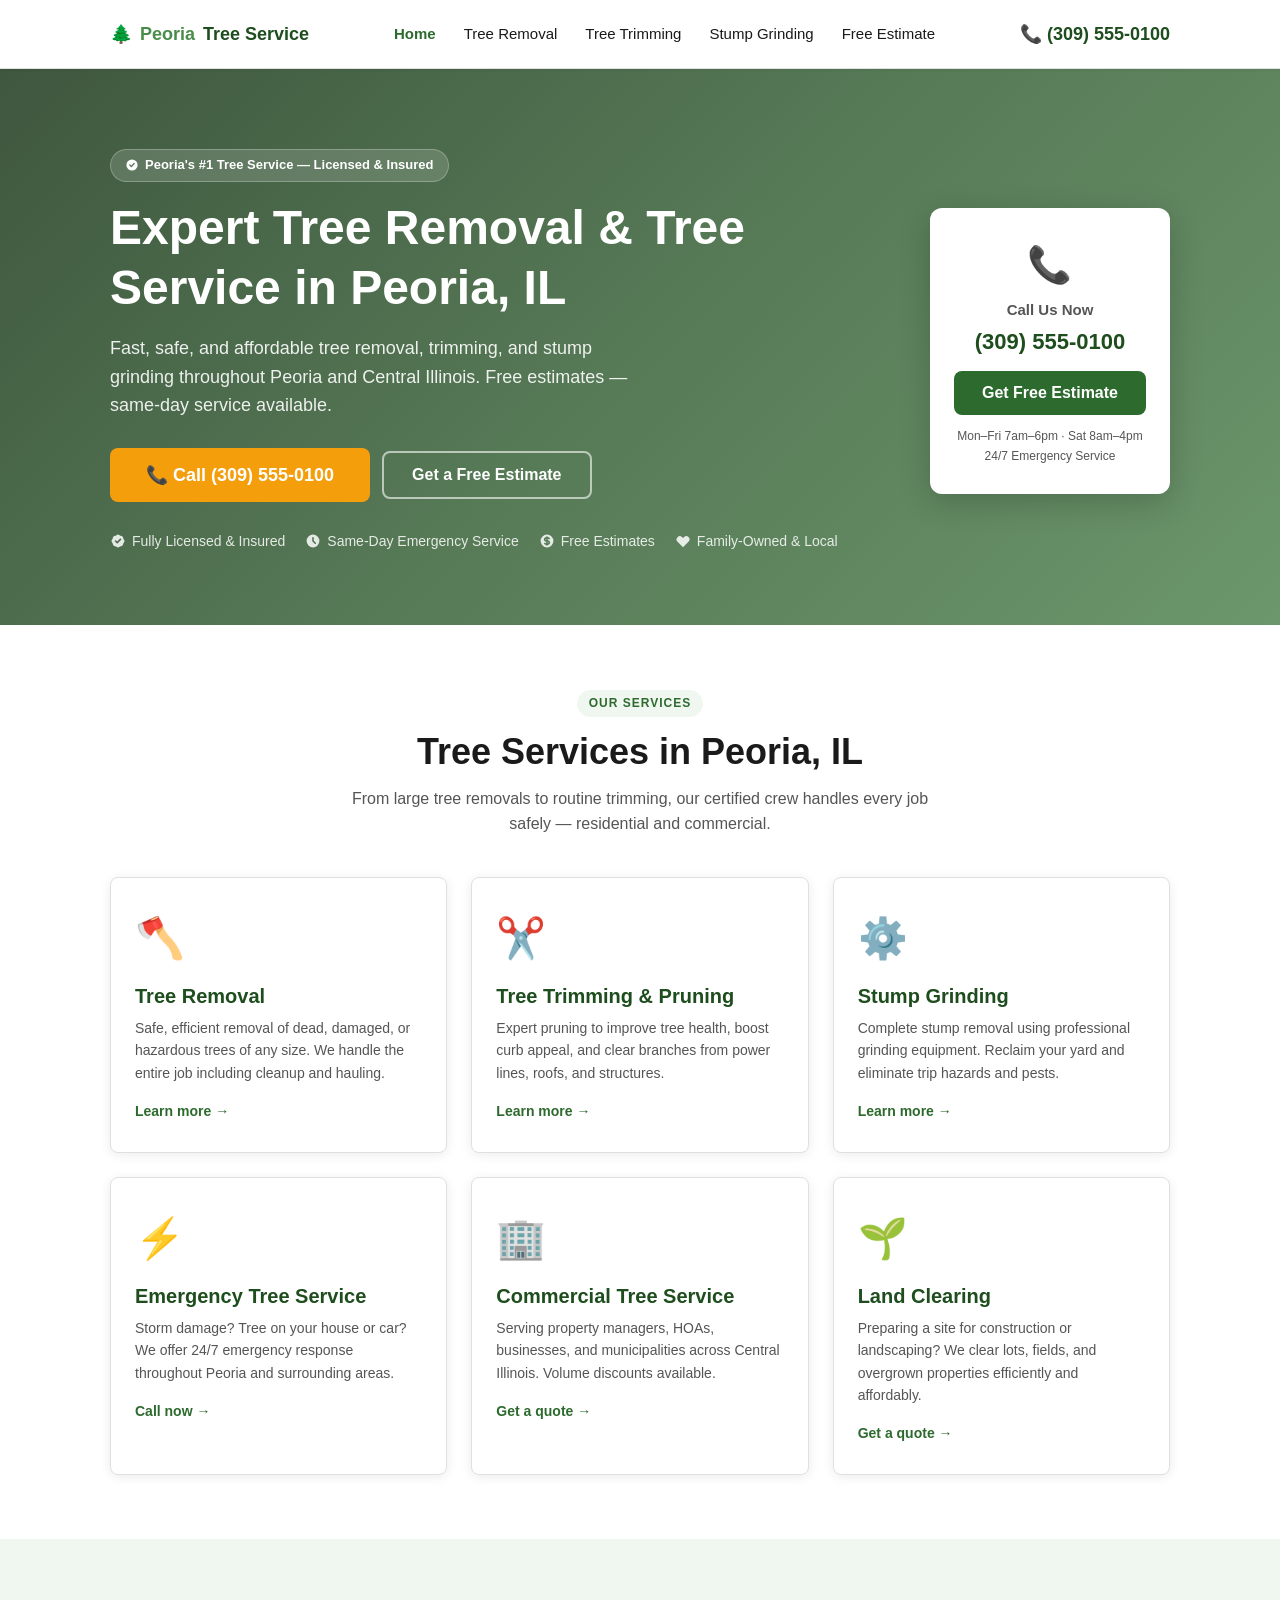
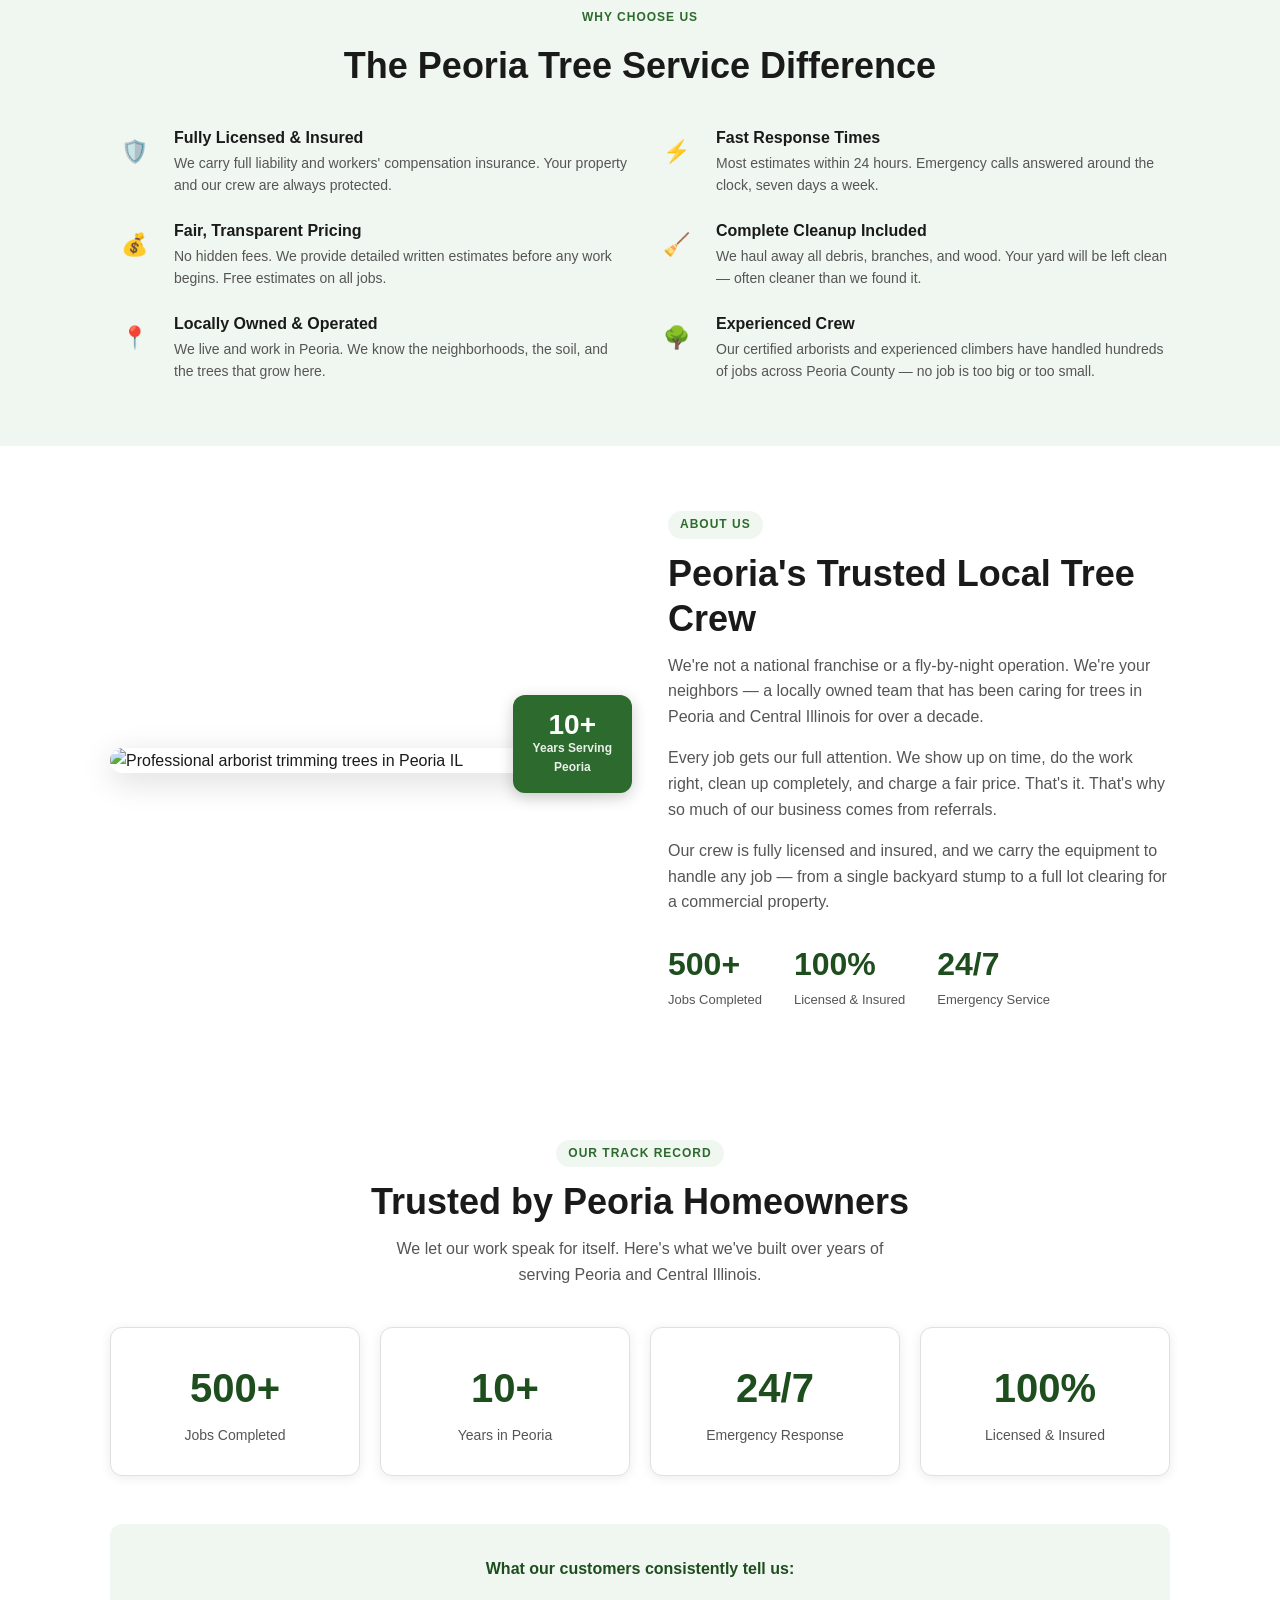
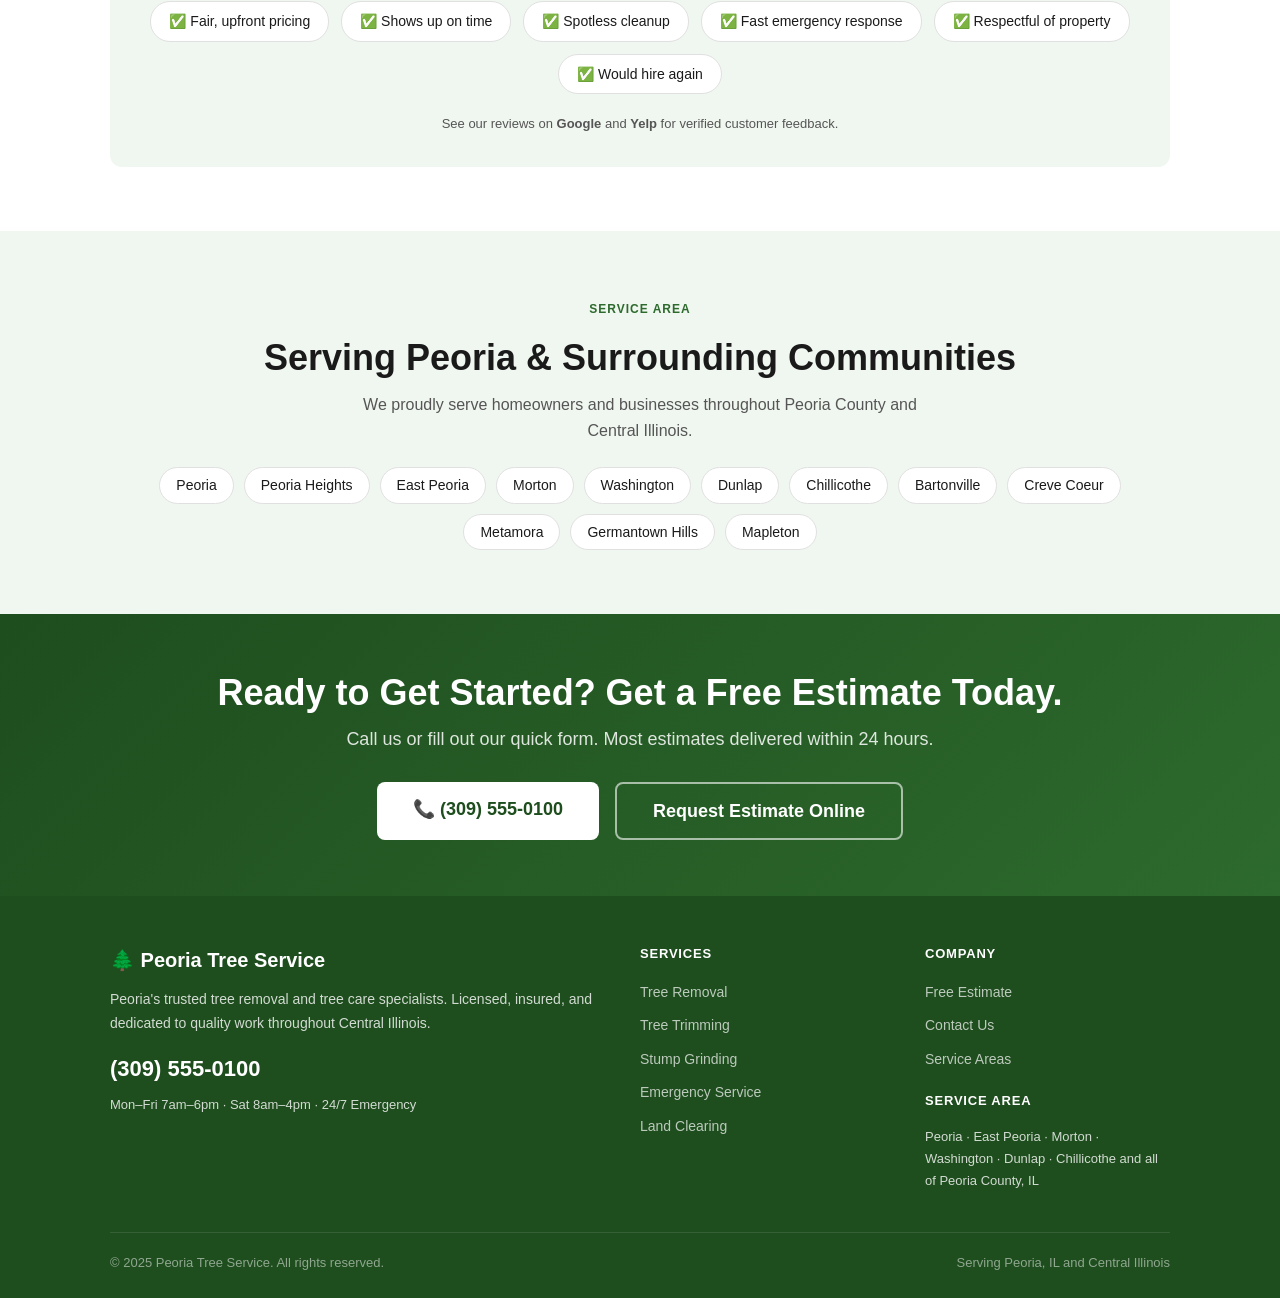
==== commit 51f27d98: "replace fake reviews with trust section" ====
--- a/index.html
+++ b/index.html
@@ -289,32 +289,47 @@
   </div>
 </section>
 
-<!-- ====== REVIEWS ====== -->
-<section class="section" aria-labelledby="reviews-heading">
+<!-- ====== SOCIAL PROOF ====== -->
+<section class="section" aria-labelledby="proof-heading">
   <div class="container">
     <div class="text-center">
-      <div class="section-label">Customer Reviews</div>
-      <h2 id="reviews-heading">What Peoria Homeowners Say</h2>
-    </div>
-    <div class="reviews-grid">
-      <div class="review-card">
-        <div class="stars">★★★★★</div>
-        <p class="review-text">"Had a massive oak come down in our backyard during a storm. Called at 6 AM and they were here by noon. Professional, fast, and left the yard spotless. Couldn't ask for more."</p>
-        <div class="reviewer">Mike T.</div>
-        <div class="reviewer-loc">Peoria Heights, IL</div>
-      </div>
-      <div class="review-card">
-        <div class="stars">★★★★★</div>
-        <p class="review-text">"We needed three large trees removed and two stumps ground down. The price was very fair, the crew was professional and respectful of our property. Highly recommend."</p>
-        <div class="reviewer">Sandra K.</div>
-        <div class="reviewer-loc">East Peoria, IL</div>
-      </div>
-      <div class="review-card">
-        <div class="stars">★★★★★</div>
-        <p class="review-text">"Used them twice now — once for trimming and once for a full removal. Both times were excellent. Quick estimate, fair price, and a crew that clearly knows what they're doing."</p>
-        <div class="reviewer">James R.</div>
-        <div class="reviewer-loc">Morton, IL</div>
-      </div>
+      <div class="section-label">Our Track Record</div>
+      <h2 id="proof-heading">Trusted by Peoria Homeowners</h2>
+      <p style="color:var(--text-muted); max-width:540px; margin:0 auto 40px;">We let our work speak for itself. Here's what we've built over years of serving Peoria and Central Illinois.</p>
+    </div>
+
+    <!-- Stats row -->
+    <div style="display:grid; grid-template-columns:repeat(4,1fr); gap:20px; margin-bottom:48px;">
+      <div style="text-align:center; padding:28px 16px; background:white; border-radius:12px; box-shadow:var(--shadow); border:1px solid var(--border);">
+        <div style="font-size:40px; font-weight:800; color:var(--green-dark);">500+</div>
+        <div style="font-size:14px; color:var(--text-muted); margin-top:4px;">Jobs Completed</div>
+      </div>
+      <div style="text-align:center; padding:28px 16px; background:white; border-radius:12px; box-shadow:var(--shadow); border:1px solid var(--border);">
+        <div style="font-size:40px; font-weight:800; color:var(--green-dark);">10+</div>
+        <div style="font-size:14px; color:var(--text-muted); margin-top:4px;">Years in Peoria</div>
+      </div>
+      <div style="text-align:center; padding:28px 16px; background:white; border-radius:12px; box-shadow:var(--shadow); border:1px solid var(--border);">
+        <div style="font-size:40px; font-weight:800; color:var(--green-dark);">24/7</div>
+        <div style="font-size:14px; color:var(--text-muted); margin-top:4px;">Emergency Response</div>
+      </div>
+      <div style="text-align:center; padding:28px 16px; background:white; border-radius:12px; box-shadow:var(--shadow); border:1px solid var(--border);">
+        <div style="font-size:40px; font-weight:800; color:var(--green-dark);">100%</div>
+        <div style="font-size:14px; color:var(--text-muted); margin-top:4px;">Licensed & Insured</div>
+      </div>
+    </div>
+
+    <!-- Trust badges -->
+    <div style="background:var(--green-bg); border-radius:12px; padding:32px; text-align:center;">
+      <p style="font-size:16px; font-weight:600; color:var(--green-dark); margin-bottom:20px;">What our customers consistently tell us:</p>
+      <div style="display:flex; flex-wrap:wrap; justify-content:center; gap:12px;">
+        <span style="background:white; border:1px solid var(--border); border-radius:20px; padding:8px 18px; font-size:14px; font-weight:500;">✅ Fair, upfront pricing</span>
+        <span style="background:white; border:1px solid var(--border); border-radius:20px; padding:8px 18px; font-size:14px; font-weight:500;">✅ Shows up on time</span>
+        <span style="background:white; border:1px solid var(--border); border-radius:20px; padding:8px 18px; font-size:14px; font-weight:500;">✅ Spotless cleanup</span>
+        <span style="background:white; border:1px solid var(--border); border-radius:20px; padding:8px 18px; font-size:14px; font-weight:500;">✅ Fast emergency response</span>
+        <span style="background:white; border:1px solid var(--border); border-radius:20px; padding:8px 18px; font-size:14px; font-weight:500;">✅ Respectful of property</span>
+        <span style="background:white; border:1px solid var(--border); border-radius:20px; padding:8px 18px; font-size:14px; font-weight:500;">✅ Would hire again</span>
+      </div>
+      <p style="font-size:13px; color:var(--text-muted); margin-top:20px;">See our reviews on <strong>Google</strong> and <strong>Yelp</strong> for verified customer feedback.</p>
     </div>
   </div>
 </section>
--- a/css/style.css
+++ b/css/style.css
@@ -418,6 +418,7 @@
   .footer-grid { grid-template-columns: 1fr; gap: 24px; }
   .content-grid { grid-template-columns: 1fr; }
   .about-grid { grid-template-columns: 1fr !important; }
+  .stats-grid { grid-template-columns: 1fr 1fr !important; }
   .contact-grid { grid-template-columns: 1fr; }
   .sidebar-card { position: static; }
   .section { padding: 48px 0; }
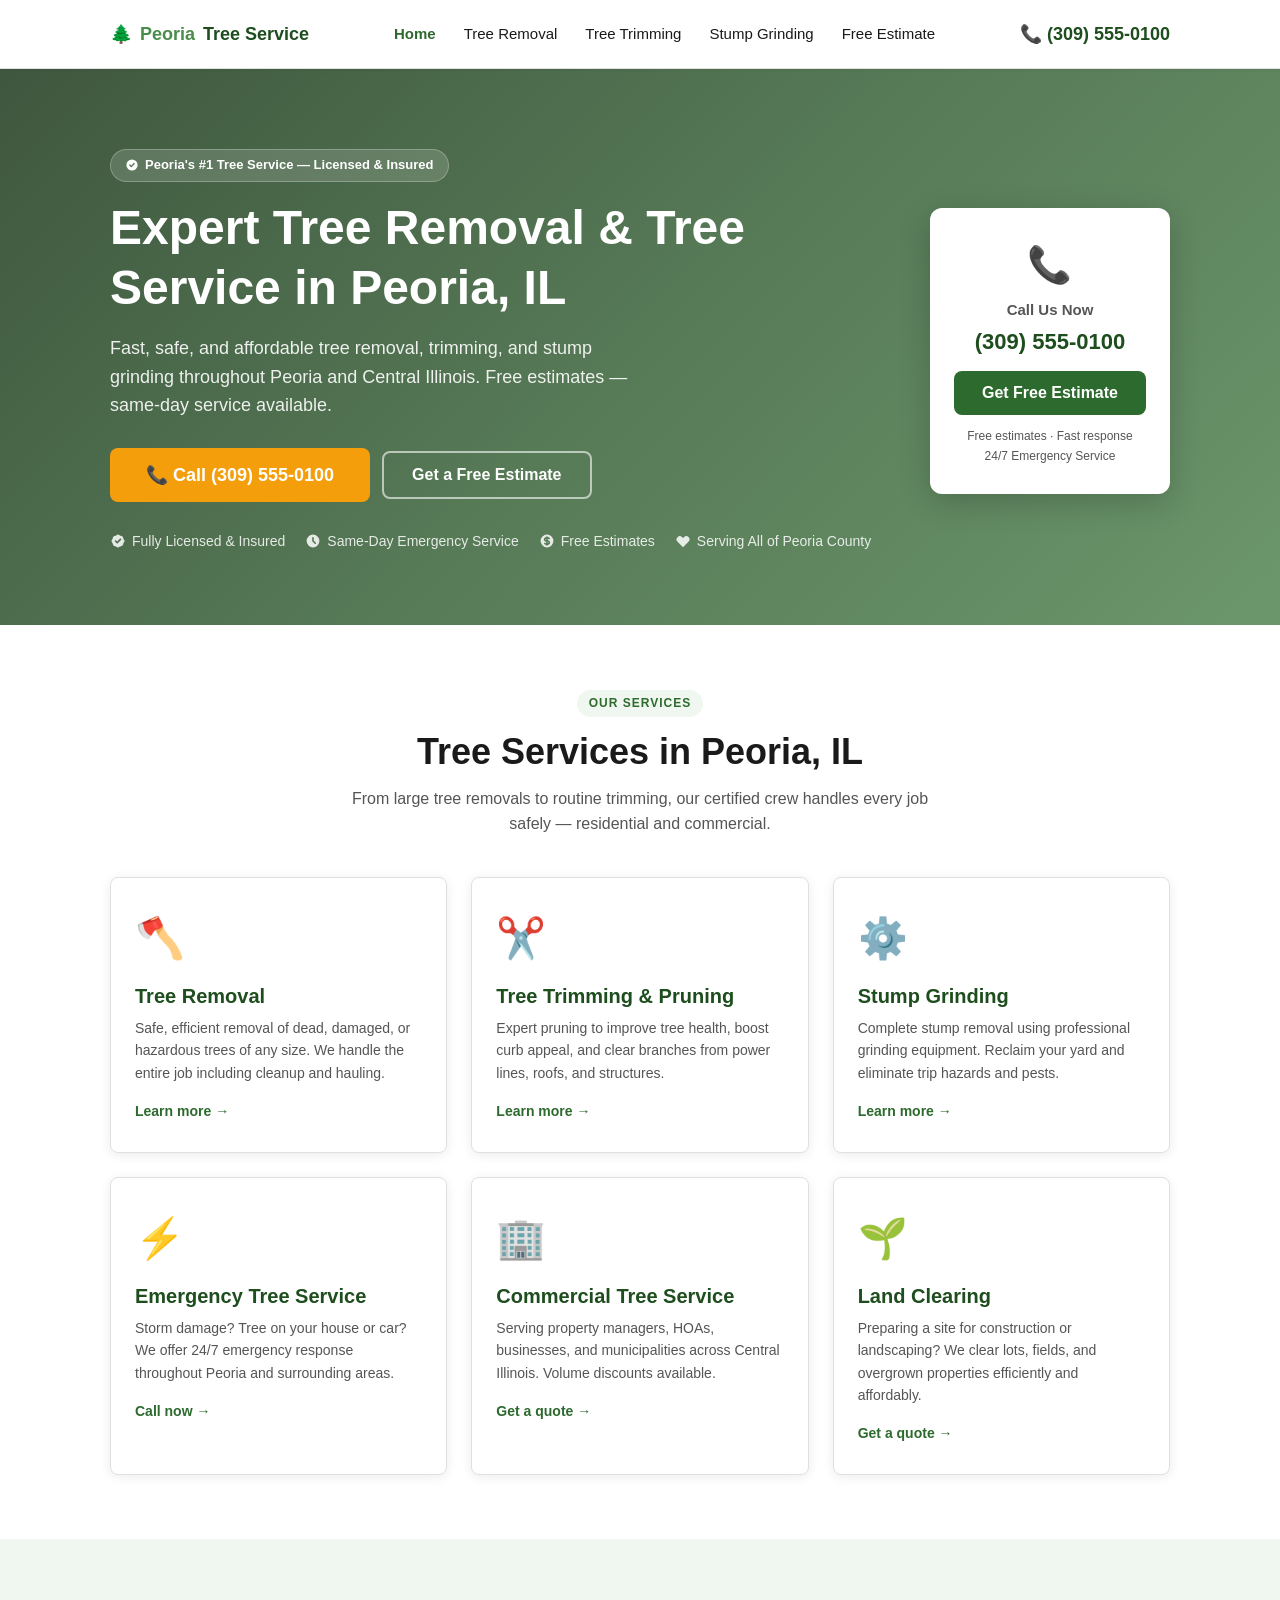
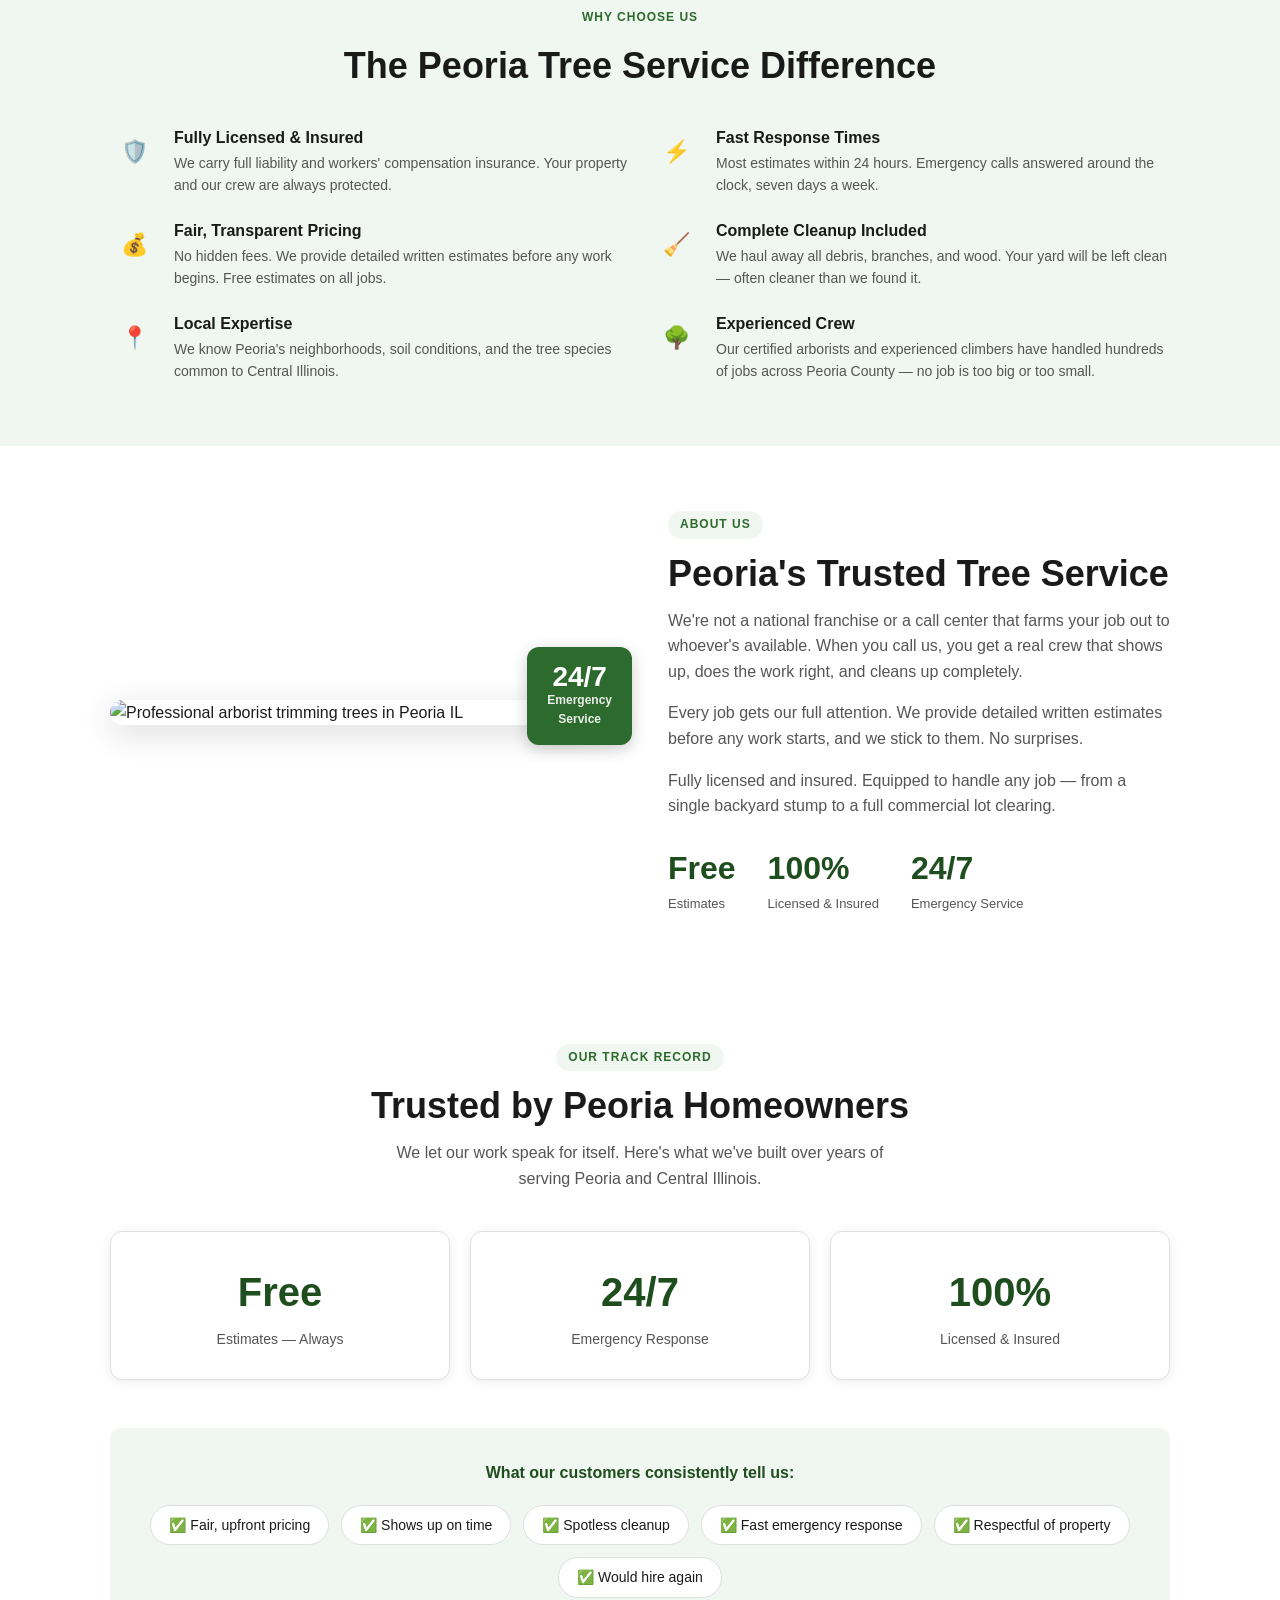
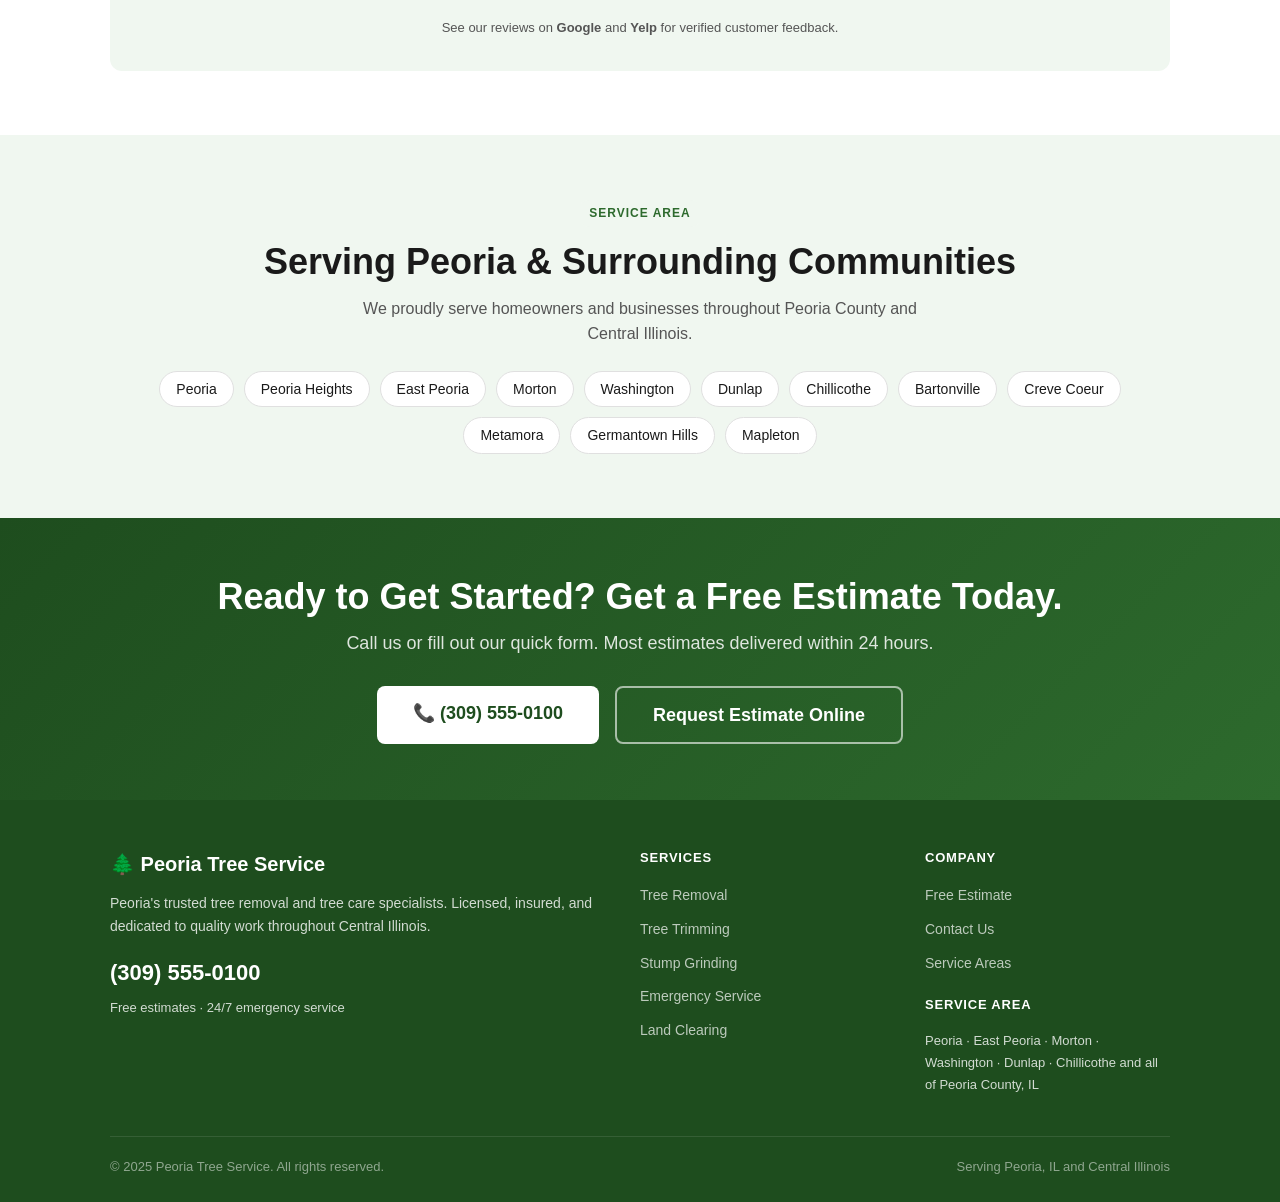
==== commit 21e0c7ba: "remove hours and operator-specific claims" ====
--- a/index.html
+++ b/index.html
@@ -41,20 +41,6 @@
       "Peoria", "Peoria Heights", "East Peoria", "Morton", "Washington",
       "Dunlap", "Chillicothe", "Bartonville", "Creve Coeur", "Metamora"
     ],
-    "openingHoursSpecification": [
-      {
-        "@type": "OpeningHoursSpecification",
-        "dayOfWeek": ["Monday","Tuesday","Wednesday","Thursday","Friday"],
-        "opens": "07:00",
-        "closes": "18:00"
-      },
-      {
-        "@type": "OpeningHoursSpecification",
-        "dayOfWeek": "Saturday",
-        "opens": "08:00",
-        "closes": "16:00"
-      }
-    ],
     "hasOfferCatalog": {
       "@type": "OfferCatalog",
       "name": "Tree Services",
@@ -130,7 +116,7 @@
           </div>
           <div class="trust-item">
             <svg width="16" height="16" fill="currentColor" viewBox="0 0 20 20"><path fill-rule="evenodd" d="M3.172 5.172a4 4 0 015.656 0L10 6.343l1.172-1.171a4 4 0 115.656 5.656L10 17.657l-6.828-6.829a4 4 0 010-5.656z" clip-rule="evenodd"/></svg>
-            Family-Owned &amp; Local
+            Serving All of Peoria County
           </div>
         </div>
       </div>
@@ -139,7 +125,7 @@
         <h3>Call Us Now</h3>
         <a href="tel:+13095550100" class="big-phone">(309) 555-0100</a>
         <a href="contact.html" class="btn btn-primary" style="width:100%; text-align:center; margin-bottom:12px;">Get Free Estimate</a>
-        <p class="card-note">Mon–Fri 7am–6pm · Sat 8am–4pm<br>24/7 Emergency Service</p>
+        <p class="card-note">Free estimates · Fast response<br>24/7 Emergency Service</p>
       </div>
     </div>
   </div>
@@ -233,8 +219,8 @@
       <div class="why-item">
         <div class="why-icon">📍</div>
         <div>
-          <h3>Locally Owned &amp; Operated</h3>
-          <p>We live and work in Peoria. We know the neighborhoods, the soil, and the trees that grow here.</p>
+          <h3>Local Expertise</h3>
+          <p>We know Peoria's neighborhoods, soil conditions, and the tree species common to Central Illinois.</p>
         </div>
       </div>
       <div class="why-item">
@@ -260,20 +246,20 @@
           loading="lazy"
         >
         <div style="position:absolute; bottom:-20px; right:-20px; background:var(--green); color:white; padding:16px 20px; border-radius:12px; box-shadow:0 4px 16px rgba(0,0,0,0.2); text-align:center;">
-          <div style="font-size:28px; font-weight:800; line-height:1;">10+</div>
-          <div style="font-size:12px; font-weight:600; opacity:0.9;">Years Serving<br>Peoria</div>
+          <div style="font-size:28px; font-weight:800; line-height:1;">24/7</div>
+          <div style="font-size:12px; font-weight:600; opacity:0.9;">Emergency<br>Service</div>
         </div>
       </div>
       <div>
         <div class="section-label">About Us</div>
-        <h2>Peoria's Trusted Local Tree Crew</h2>
-        <p style="color:var(--text-muted); margin-bottom:16px;">We're not a national franchise or a fly-by-night operation. We're your neighbors — a locally owned team that has been caring for trees in Peoria and Central Illinois for over a decade.</p>
-        <p style="color:var(--text-muted); margin-bottom:16px;">Every job gets our full attention. We show up on time, do the work right, clean up completely, and charge a fair price. That's it. That's why so much of our business comes from referrals.</p>
-        <p style="color:var(--text-muted); margin-bottom:24px;">Our crew is fully licensed and insured, and we carry the equipment to handle any job — from a single backyard stump to a full lot clearing for a commercial property.</p>
+        <h2>Peoria's Trusted Tree Service</h2>
+        <p style="color:var(--text-muted); margin-bottom:16px;">We're not a national franchise or a call center that farms your job out to whoever's available. When you call us, you get a real crew that shows up, does the work right, and cleans up completely.</p>
+        <p style="color:var(--text-muted); margin-bottom:16px;">Every job gets our full attention. We provide detailed written estimates before any work starts, and we stick to them. No surprises.</p>
+        <p style="color:var(--text-muted); margin-bottom:24px;">Fully licensed and insured. Equipped to handle any job — from a single backyard stump to a full commercial lot clearing.</p>
         <div style="display:flex; gap:32px; flex-wrap:wrap;">
           <div>
-            <div style="font-size:32px; font-weight:800; color:var(--green-dark);">500+</div>
-            <div style="font-size:13px; color:var(--text-muted);">Jobs Completed</div>
+            <div style="font-size:32px; font-weight:800; color:var(--green-dark);">Free</div>
+            <div style="font-size:13px; color:var(--text-muted);">Estimates</div>
           </div>
           <div>
             <div style="font-size:32px; font-weight:800; color:var(--green-dark);">100%</div>
@@ -299,14 +285,10 @@
     </div>
 
     <!-- Stats row -->
-    <div style="display:grid; grid-template-columns:repeat(4,1fr); gap:20px; margin-bottom:48px;">
+    <div style="display:grid; grid-template-columns:repeat(3,1fr); gap:20px; margin-bottom:48px;">
       <div style="text-align:center; padding:28px 16px; background:white; border-radius:12px; box-shadow:var(--shadow); border:1px solid var(--border);">
-        <div style="font-size:40px; font-weight:800; color:var(--green-dark);">500+</div>
-        <div style="font-size:14px; color:var(--text-muted); margin-top:4px;">Jobs Completed</div>
-      </div>
-      <div style="text-align:center; padding:28px 16px; background:white; border-radius:12px; box-shadow:var(--shadow); border:1px solid var(--border);">
-        <div style="font-size:40px; font-weight:800; color:var(--green-dark);">10+</div>
-        <div style="font-size:14px; color:var(--text-muted); margin-top:4px;">Years in Peoria</div>
+        <div style="font-size:40px; font-weight:800; color:var(--green-dark);">Free</div>
+        <div style="font-size:14px; color:var(--text-muted); margin-top:4px;">Estimates — Always</div>
       </div>
       <div style="text-align:center; padding:28px 16px; background:white; border-radius:12px; box-shadow:var(--shadow); border:1px solid var(--border);">
         <div style="font-size:40px; font-weight:800; color:var(--green-dark);">24/7</div>
@@ -377,7 +359,7 @@
         <div class="footer-brand">🌲 Peoria Tree Service</div>
         <p class="footer-desc">Peoria's trusted tree removal and tree care specialists. Licensed, insured, and dedicated to quality work throughout Central Illinois.</p>
         <a href="tel:+13095550100" class="footer-phone">(309) 555-0100</a>
-        <span style="font-size:13px;">Mon–Fri 7am–6pm · Sat 8am–4pm · 24/7 Emergency</span>
+        <span style="font-size:13px;">Free estimates · 24/7 emergency service</span>
       </div>
       <div>
         <div class="footer-h">Services</div>
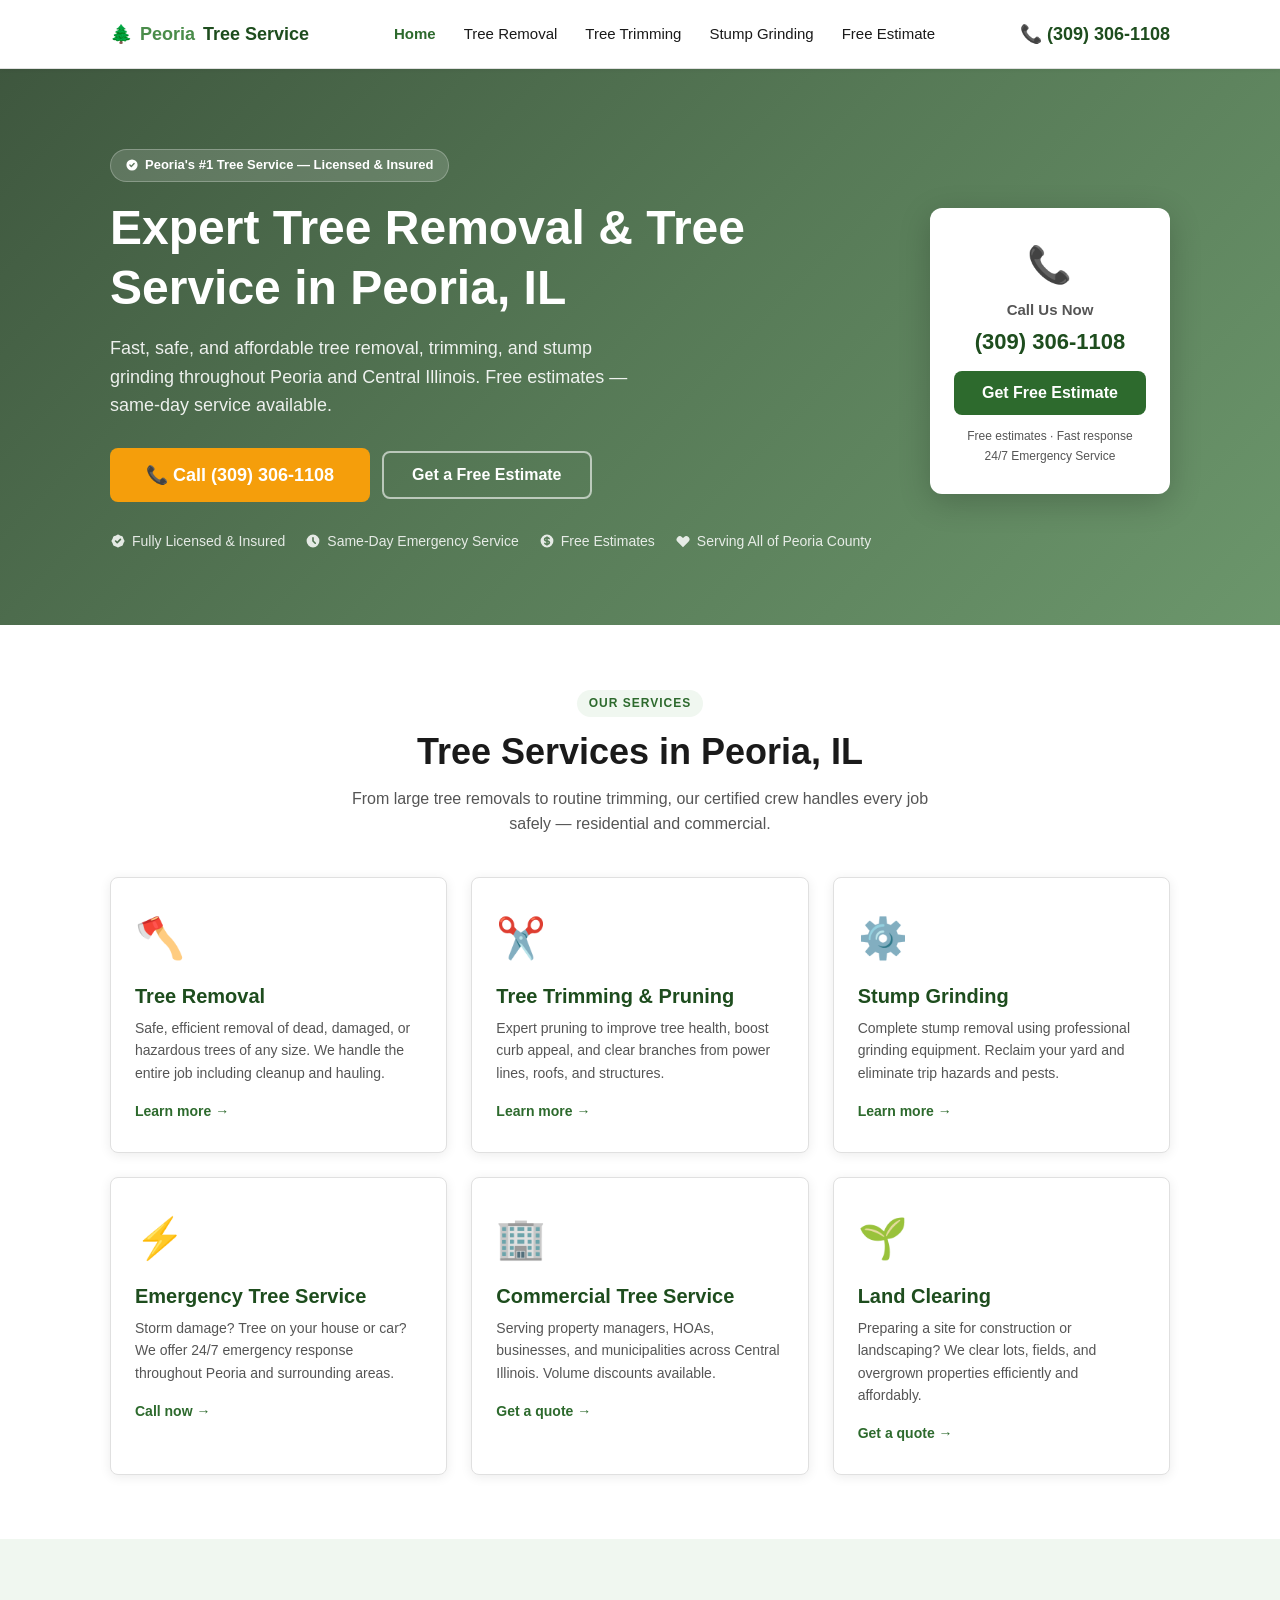
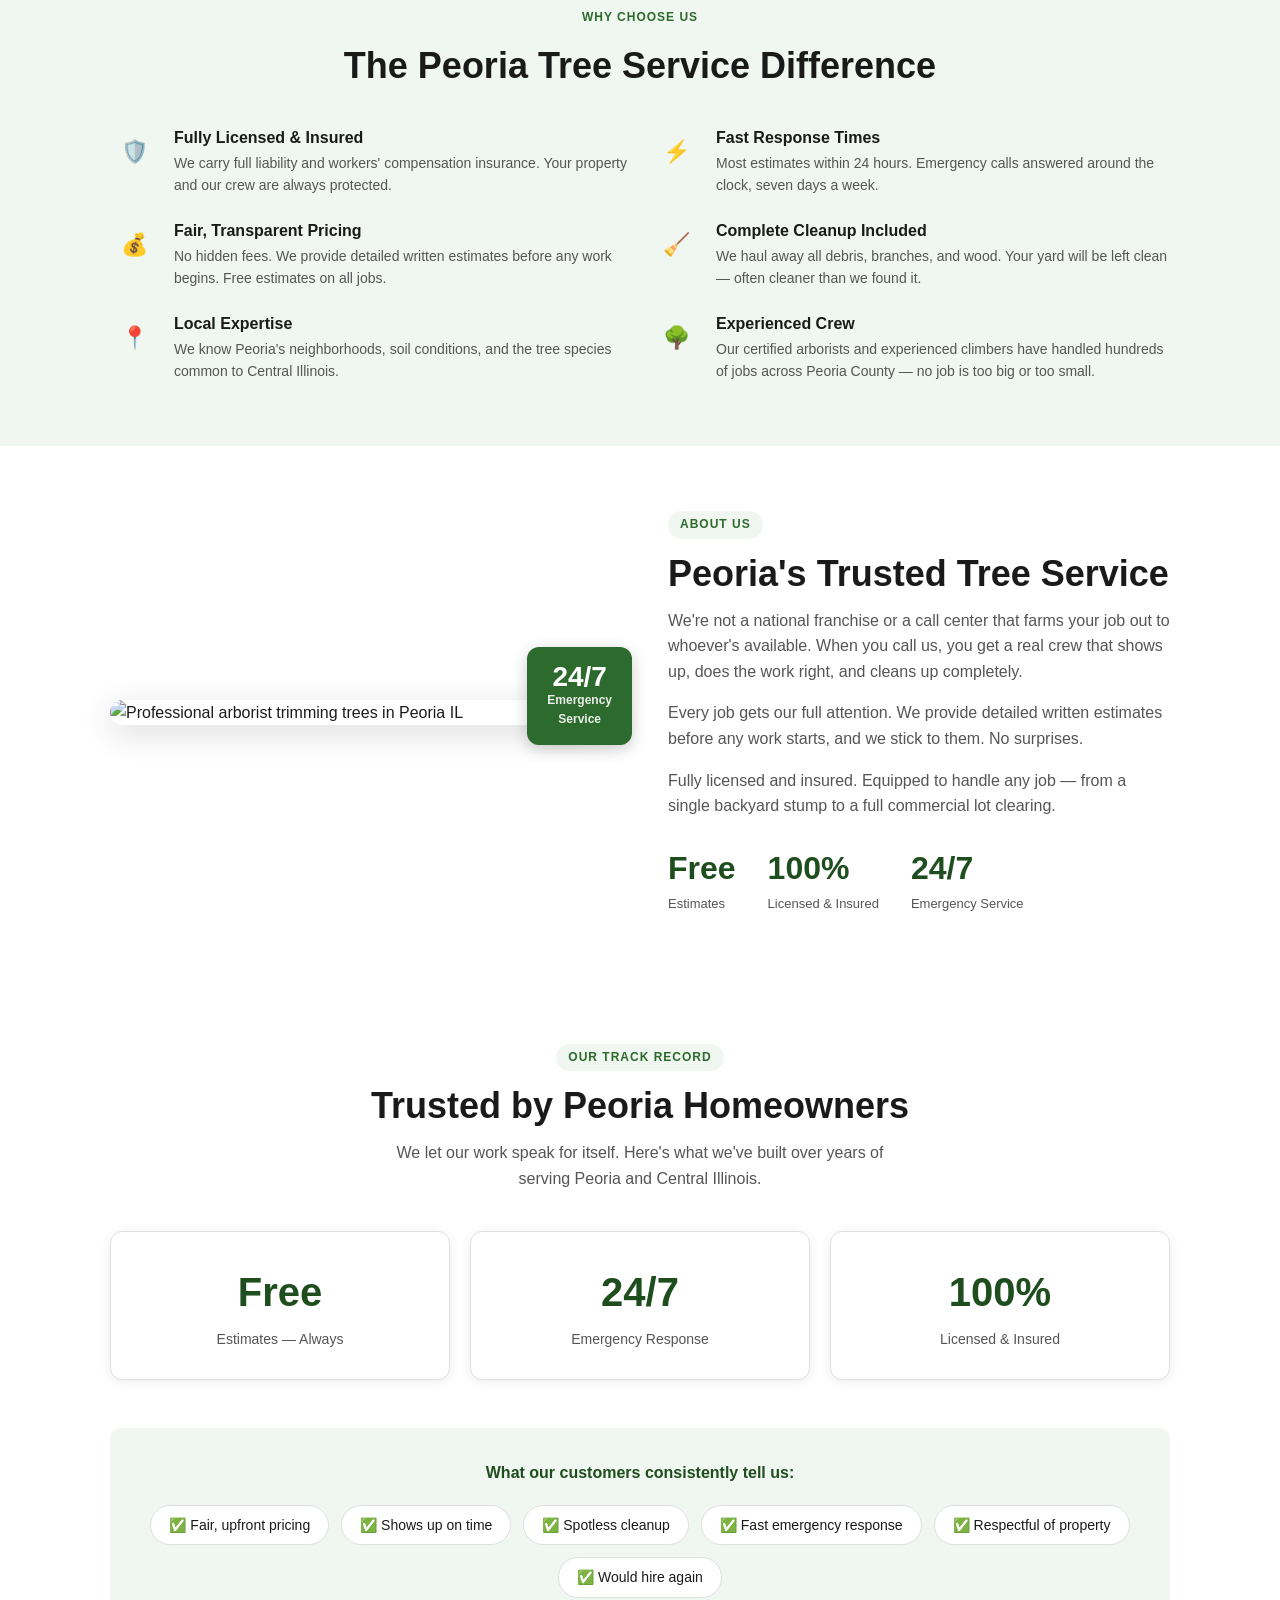
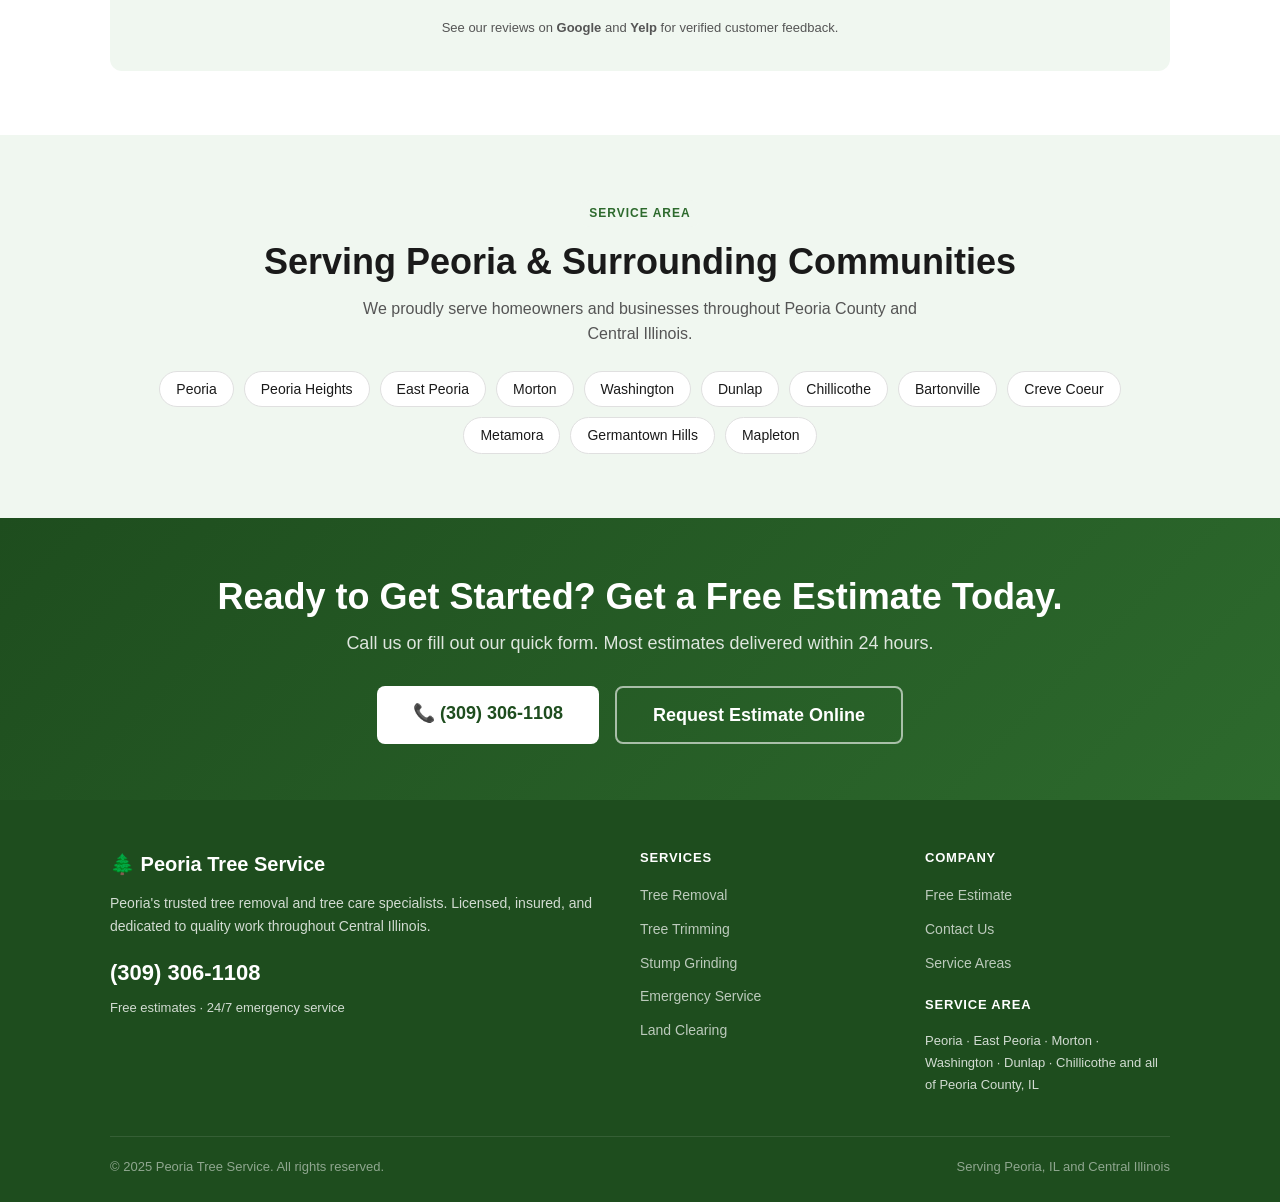
==== commit 88be7ef9: "update phone number to (309) 306-1108" ====
--- a/index.html
+++ b/index.html
@@ -3,15 +3,15 @@
 <head>
   <meta charset="UTF-8">
   <meta name="viewport" content="width=device-width, initial-scale=1.0">
-  <title>Peoria Tree Service | Tree Removal, Trimming & Stump Grinding | (309) 555-0100</title>
-  <meta name="description" content="Peoria's trusted tree service company. Expert tree removal, tree trimming, and stump grinding throughout Peoria, IL and surrounding areas. Free estimates. Licensed & insured. Call (309) 555-0100.">
+  <title>Peoria Tree Service | Tree Removal, Trimming & Stump Grinding | (309) 306-1108</title>
+  <meta name="description" content="Peoria's trusted tree service company. Expert tree removal, tree trimming, and stump grinding throughout Peoria, IL and surrounding areas. Free estimates. Licensed & insured. Call (309) 306-1108.">
   <meta name="robots" content="index, follow">
-  <link rel="canonical" href="https://www.peoriatreeservice.com/">
+  <link rel="canonical" href="https://www.peoriatreeservicespros.com/">
 
   <!-- Open Graph -->
   <meta property="og:title" content="Peoria Tree Service | Tree Removal & Trimming Experts">
   <meta property="og:description" content="Expert tree removal, trimming, and stump grinding in Peoria, IL. Free estimates. Licensed & insured. Call now.">
-  <meta property="og:url" content="https://www.peoriatreeservice.com/">
+  <meta property="og:url" content="https://www.peoriatreeservicespros.com/">
   <meta property="og:type" content="website">
 
   <!-- Schema: Local Business -->
@@ -21,10 +21,10 @@
     "@type": "LocalBusiness",
     "name": "Peoria Tree Service",
     "description": "Professional tree removal, tree trimming, and stump grinding services in Peoria, IL and surrounding areas.",
-    "url": "https://www.peoriatreeservice.com",
-    "telephone": "+13095550100",
+    "url": "https://www.peoriatreeservicespros.com",
+    "telephone": "+13093061108",
     "priceRange": "$$",
-    "image": "https://www.peoriatreeservice.com/images/peoria-tree-service.jpg",
+    "image": "https://www.peoriatreeservicespros.com/images/peoria-tree-service.jpg",
     "address": {
       "@type": "PostalAddress",
       "addressLocality": "Peoria",
@@ -70,7 +70,7 @@
         <li><a href="stump-grinding.html">Stump Grinding</a></li>
         <li><a href="contact.html">Free Estimate</a></li>
       </ul>
-      <a href="tel:+13095550100" class="nav-phone nav-cta">📞 (309) 555-0100</a>
+      <a href="tel:+13093061108" class="nav-phone nav-cta">📞 (309) 306-1108</a>
       <button class="hamburger" id="hamburger" aria-label="Open menu" aria-expanded="false">
         <span></span><span></span><span></span>
       </button>
@@ -82,7 +82,7 @@
     <a href="tree-trimming.html">Tree Trimming</a>
     <a href="stump-grinding.html">Stump Grinding</a>
     <a href="contact.html">Free Estimate</a>
-    <a href="tel:+13095550100" style="color: var(--green); font-weight: 700;">📞 (309) 555-0100</a>
+    <a href="tel:+13093061108" style="color: var(--green); font-weight: 700;">📞 (309) 306-1108</a>
   </div>
 </nav>
 
@@ -98,7 +98,7 @@
         <h1>Expert Tree Removal &amp; Tree Service in Peoria, IL</h1>
         <p class="hero-sub">Fast, safe, and affordable tree removal, trimming, and stump grinding throughout Peoria and Central Illinois. Free estimates — same-day service available.</p>
         <div class="hero-actions">
-          <a href="tel:+13095550100" class="btn btn-accent btn-lg">📞 Call (309) 555-0100</a>
+          <a href="tel:+13093061108" class="btn btn-accent btn-lg">📞 Call (309) 306-1108</a>
           <a href="contact.html" class="btn btn-outline" style="color:white; border-color:rgba(255,255,255,0.6);">Get a Free Estimate</a>
         </div>
         <div class="hero-trust">
@@ -123,7 +123,7 @@
       <div class="hero-card" aria-label="Call us now">
         <div class="card-icon">📞</div>
         <h3>Call Us Now</h3>
-        <a href="tel:+13095550100" class="big-phone">(309) 555-0100</a>
+        <a href="tel:+13093061108" class="big-phone">(309) 306-1108</a>
         <a href="contact.html" class="btn btn-primary" style="width:100%; text-align:center; margin-bottom:12px;">Get Free Estimate</a>
         <p class="card-note">Free estimates · Fast response<br>24/7 Emergency Service</p>
       </div>
@@ -345,7 +345,7 @@
     <h2 id="cta-heading">Ready to Get Started? Get a Free Estimate Today.</h2>
     <p>Call us or fill out our quick form. Most estimates delivered within 24 hours.</p>
     <div class="cta-actions">
-      <a href="tel:+13095550100" class="btn btn-white btn-lg">📞 (309) 555-0100</a>
+      <a href="tel:+13093061108" class="btn btn-white btn-lg">📞 (309) 306-1108</a>
       <a href="contact.html" class="btn btn-outline btn-lg" style="color:white; border-color:rgba(255,255,255,0.6);">Request Estimate Online</a>
     </div>
   </div>
@@ -358,7 +358,7 @@
       <div>
         <div class="footer-brand">🌲 Peoria Tree Service</div>
         <p class="footer-desc">Peoria's trusted tree removal and tree care specialists. Licensed, insured, and dedicated to quality work throughout Central Illinois.</p>
-        <a href="tel:+13095550100" class="footer-phone">(309) 555-0100</a>
+        <a href="tel:+13093061108" class="footer-phone">(309) 306-1108</a>
         <span style="font-size:13px;">Free estimates · 24/7 emergency service</span>
       </div>
       <div>
